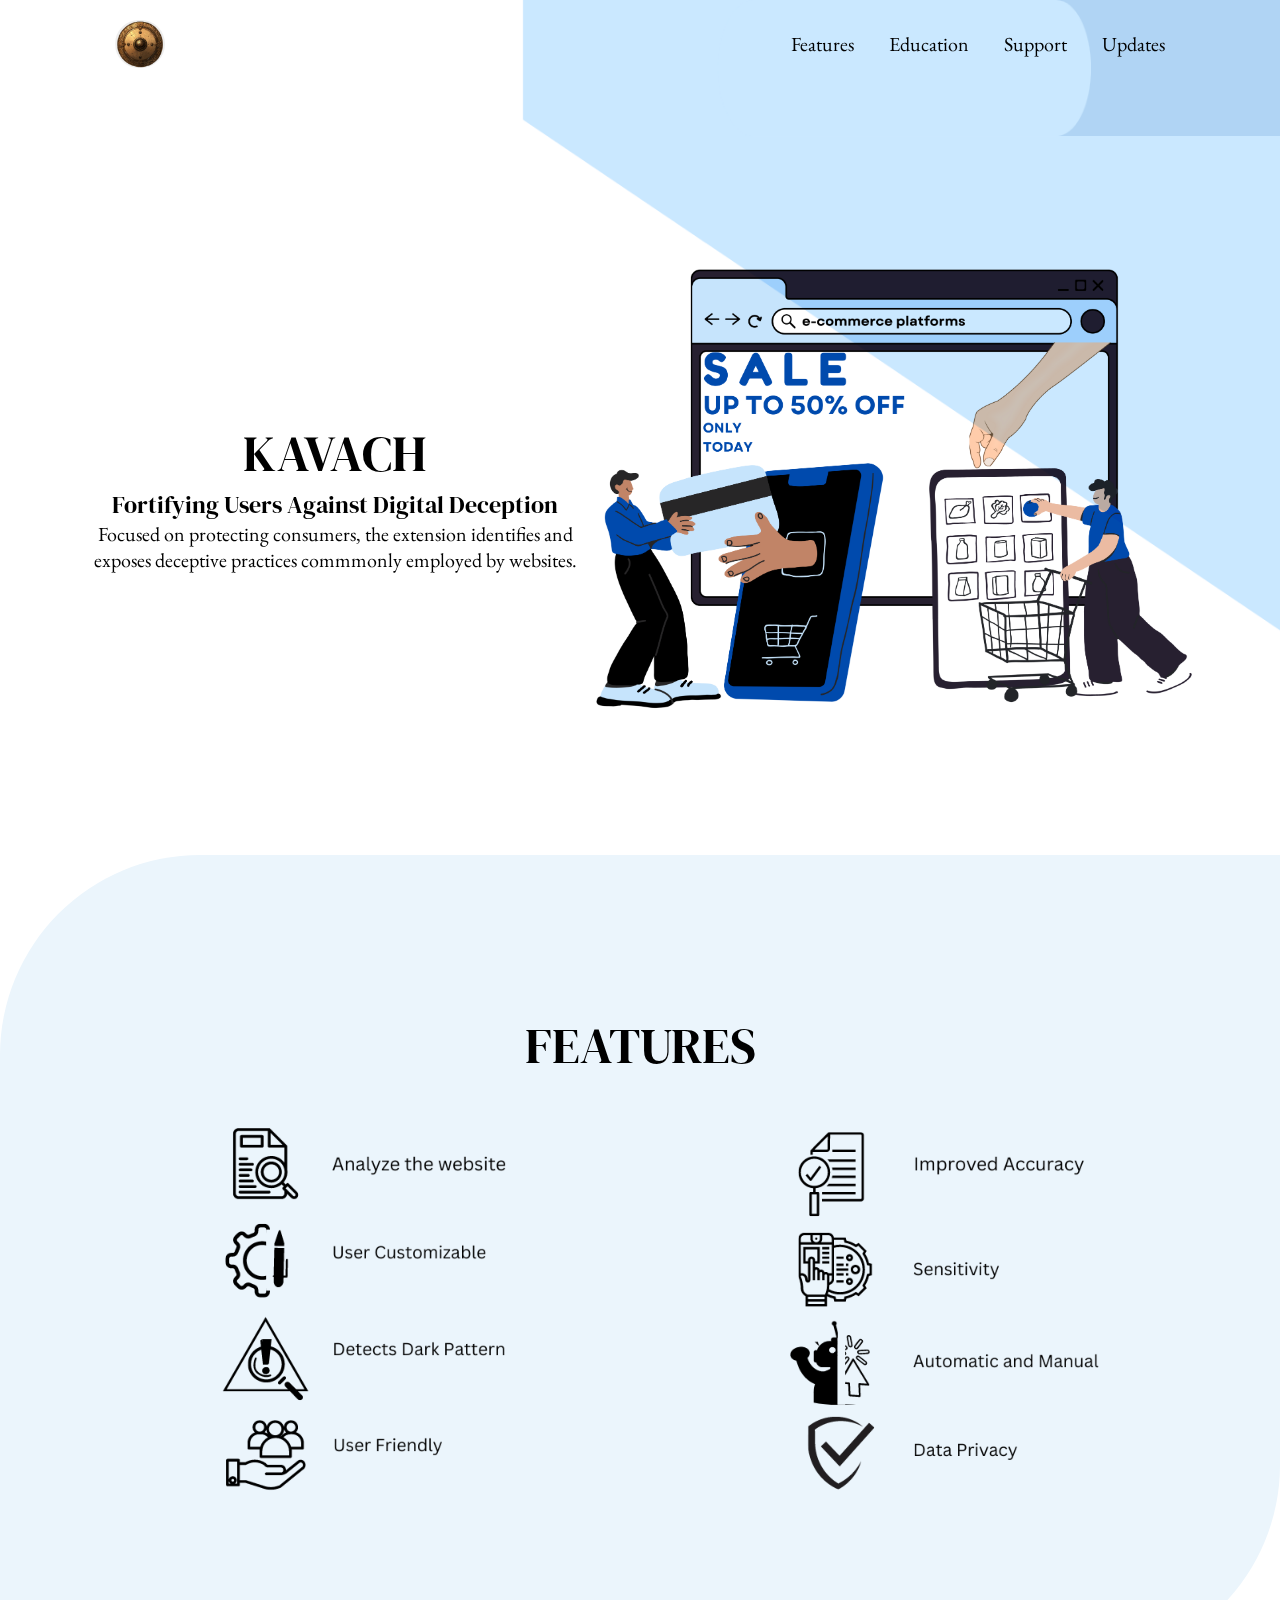
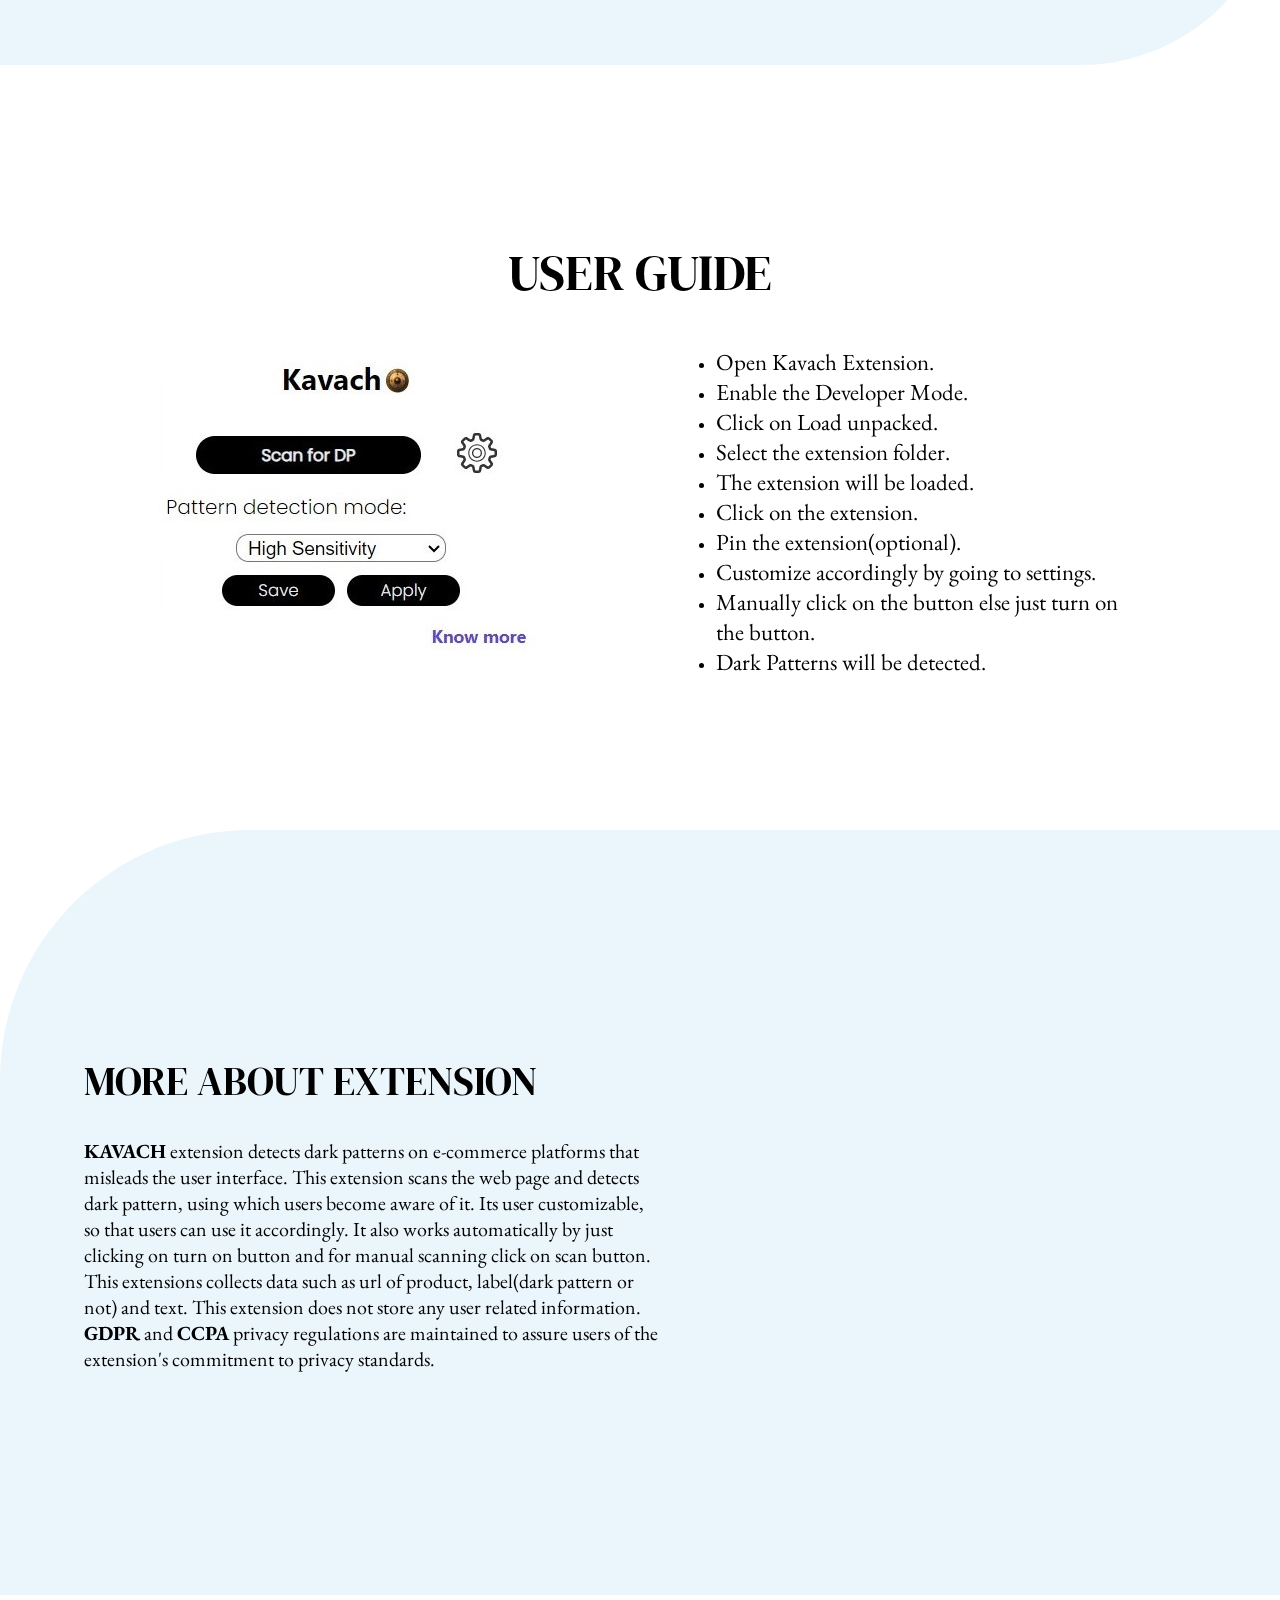
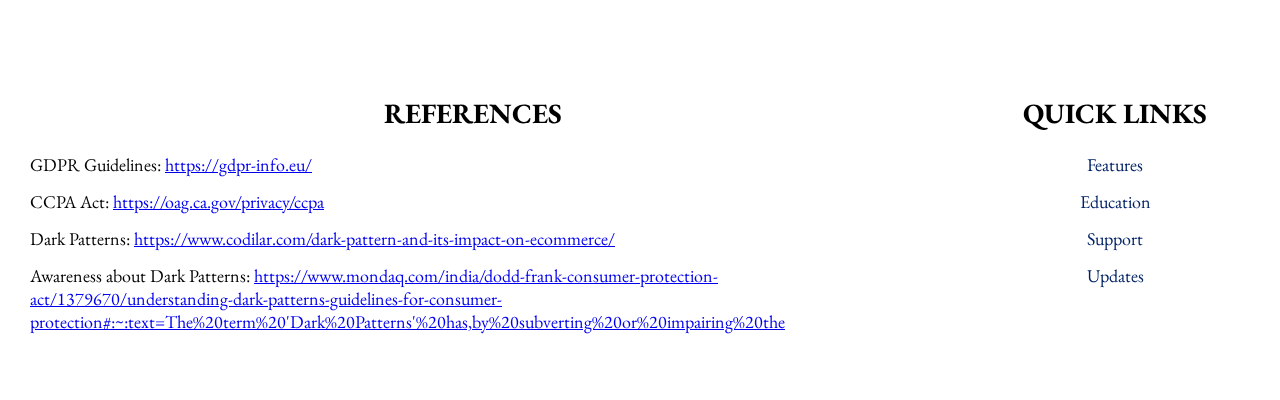
==== index.html @ ec4f8c21 "Website" ====
<!DOCTYPE html>
<html lang="en">
<head>
    <meta charset="UTF-8">
    <meta name="viewport" content="width=device-width, initial-scale=1.0">
    <title>Kavach-Extension</title>
    <link rel="stylesheet" href="index.css">
    <link rel="preconnect" href="https://fonts.googleapis.com">
    <link rel="preconnect" href="https://fonts.gstatic.com" crossorigin>
    <link href="https://fonts.googleapis.com/css2?family=DM+Serif+Display&family=Lora:ital,wght@1,400;1,500&family=Merriweather:ital,wght@0,300;0,400;1,300&family=Montserrat:wght@300;400;500&family=Roboto:wght@100;400&display=swap" rel="stylesheet">
    <link rel="preconnect" href="https://fonts.googleapis.com">
<link rel="preconnect" href="https://fonts.gstatic.com" crossorigin>
<link href="https://fonts.googleapis.com/css2?family=DM+Serif+Display&family=EB+Garamond&family=Lora:ital,wght@1,400;1,500&family=Merriweather:ital,wght@0,300;0,400;1,300&family=Montserrat:wght@300;400;500&family=Roboto:wght@100;400&display=swap" rel="stylesheet">
</head>
<body>
    <div class="main">
            <nav>
                <img src="./img/logo.jpeg" alt="Kavach" class="logo">
                
                <ul>
                    <li><a target="_blank" href="index.html" id="feature">Features</a></li>
                    <li><a target="_blank" href="education.html" id="Education">Education</a></li>
                    <li><a target="_blank" href="support.html" id="support">Support</a></li>
                   <li><a href="" id="update">Updates</a></li>
                </ul>
            </nav>
            <section id="home">
                <img src="./img/DP1.png" id="dp" alt="">
                <div class="content">
                    <div class="box">
                            <span id="h1">KAVACH</span><br>
                            <span>Fortifying Users Against Digital Deception</span>
                            <p class="center">
                            Focused on protecting consumers, 
                                the extension identifies and exposes deceptive practices commmonly employed by websites.</p>
                    </div>
                </div>
            </section>
            <section class="feature">
                <span class="head">FEATURES</span>
                
                <div class="container">
                            
                    <img src="./img/fea1.png" id="fea1img" alt="">
                    <img src="./img/fea2.png" id="fea2img" alt="">
                </div>
        </section>
        
    <section id="user">
        <span class="head">USER GUIDE</span>
        <div class="out">
        <div class="contain">
        <img src="./img/user.jpeg" id="dp1" alt="">
    </div>
        <div class="contain">
            <ul>
                <li><a href="#">Open Kavach Extension.</a></li>
                <li><a href="#">Enable the Developer Mode.</a></li>
                <li><a href="#">Click on Load unpacked.</a></li>
                <li><a href="#">Select the extension folder.</a></li>
                <li><a href="#">The extension will be loaded.</a></li>
                <li><a href="#">Click on the extension.</a></li>
                <li><a href="#">Pin the extension(optional).</a></li>
                <li><a href="#">Customize accordingly by going to settings.</a></li>
                <li><a href="#">Manually click on the button else just turn on the button.</a></li>
                <li><a href="#">Dark Patterns will be detected.</a></li>
            </ul>
        </div>
        </div>
    </section>

    <section id="more">
        <div class="wrapper">
            <div class="box3">
                <span>MORE ABOUT EXTENSION</span>
                <p><b>KAVACH</b> extension detects dark patterns on e-commerce platforms that misleads the user interface. This extension
                    scans the web page and detects dark pattern, using which users become aware of it. Its user customizable, so that users can use 
                    it accordingly. It also works automatically by just clicking on turn on button and for manual scanning click on scan button. This extensions collects data 
                    such as url of product, label(dark pattern or not) and text. This extension does not store any user related information.
                    <b><a target="_blank" href="https://gdpr-info.eu/">GDPR</a></b> and <b><a target="_blank" href="https://oag.ca.gov/privacy/ccpa">CCPA</a></b> privacy regulations are maintained
                     to assure users of the extension's commitment to privacy standards.
                </p>
                    
            </div>
            
            </div>
        </div>
    </section>
    <footer>
        <div class="wrapper-1">
            <div class="footer-center">
                <h3>REFERENCES</h3>
                <p>GDPR Guidelines: <a target="_blank" href="https://gdpr-info.eu/">https://gdpr-info.eu/</a></p>
                <p>CCPA Act: <a target="_blank" href="https://oag.ca.gov/privacy/ccpa">https://oag.ca.gov/privacy/ccpa</a></p>
                <p>Dark Patterns: <a target="_blank" href="https://www.codilar.com/dark-pattern-and-its-impact-on-ecommerce/">https://www.codilar.com/dark-pattern-and-its-impact-on-ecommerce/</a></p>
                <p>Awareness about Dark Patterns: <a target="_blank" href="https://www.mondaq.com/india/dodd-frank-consumer-protection-act/1379670/understanding-dark-patterns-guidelines-for-consumer-protection#:~:text=The%20term%20'Dark%20Patterns'%20has,by%20subverting%20or%20impairing%20the">https://www.mondaq.com/india/dodd-frank-consumer-protection-act/1379670/understanding-dark-patterns-guidelines-for-consumer-protection#:~:text=The%20term%20'Dark%20Patterns'%20has,by%20subverting%20or%20impairing%20the</a></p>
            </div>
            <div class="footer-center1">
                <h3>QUICK LINKS</h3>
                <ul class="list">
                    <li>Features</li>
                    <li>Education</li>
                    <li>Support</li>
                    <li>Updates</li>
                </ul>
            </div>
            
        </div>
        <div class="bottom-bar">
            <p></p>
        </div>
    </footer>
</div>
    
</body>
</html>
---- index.css ----
*{
    margin: 0;
    padding: 0;
    box-sizing: border-box;
    font-family: 'EB Garamond',sans-serif;
}
.main{
    background-color: #ffffff;
}

nav{
    width: 100%;
    position:absolute;
    top:0;
    left: 0;
    padding: 20px 9%;
    border-radius: 0px 0px 100px 0px;
    display: flex;
    justify-content: space-between;
    align-items: center;
   
}
nav ul{
    display: inline-flex;
}
nav ul li{
    list-style: none;
    display: inline-block;
    margin-left: 35px;
    position: relative;
}

nav ul li a{
    text-decoration: none;
    color:#000000;
    font-size: 20px;
}

nav .logo{
    width: 50px;
    border-radius: 50px;
}

#home{
    width: 100%;
    height: 95vh;
    padding: 0 5%;
    display: flex;
    flex-direction: column;
    justify-content: center;
    align-items: center;
    background:url(./img/back2.png);
    background-size: cover;
}
#dp{
    mix-blend-mode: multiply;
    width:650px;
    margin-right: -500px;
    margin-bottom: -120px;
    border-radius: 0px 30px 0px 0px;
}
.content{
    text-align: center;
}

.content .box {
    position: relative;
    width:550px;
    height: 200px;
    padding: 10px;
    color: #002366;
    margin-left: -580px;
    margin-top: -220px;
    
}
.box #h1{
    font-size: 50px;
    color: #000000;
    font-family:'DM Serif Display', sans-serif;
}
.box span{
    font-size: 24px;
    color: #000000;
    padding:0px 0px 10px 0px;
    font-family:'DM Serif Display', sans-serif;
}
.box p{
    font-size: 20px;
    color: #000000;
    font-weight: 100;
    
}

.feature{
    width: 100%;
    height:90vh;
    padding: 0 5%;
    display: flex;
    flex-direction: column;
    justify-content: center;
    align-items: center;
    border-radius: 200px 0px 200px 0px;
    background-color: #ebf5fc;
}
.feature .head{
    font-size: 50px;
    margin-top: -380px;
    padding: 20px 20px 20px 20px;
    color: #000000;
    font-family:'DM Serif Display', sans-serif;
}
.contain1 h3{
    font-size: 40px;
    color: #000000;
    font-family:'Roboto', sans-serif;
}
.contain1 p{
    font-size: 23px;
    
}
.container{
    text-align: center;
    display: inline-flex;
    gap:180px;
    
}
.container .box1{
    margin-left: -380px;
    width: 300px;
    height: 350px;
    margin-bottom: -350px;
}

#fea1img{
    position: relative;
    width:400px;
    margin-left: -400px;
    margin-bottom: -350px;
    border-radius: 23px;
    mix-blend-mode: multiply;
} 
#fea2img{
    position: relative;
    width:400px;
    margin-right: -400px;
    margin-bottom: -350px;
    border-radius: 23px;
    mix-blend-mode: multiply;
} 
#user{
    width: 100%;
    height: 85vh;
    padding: 0 5%;
    display: flex;
    flex-direction: column;
    justify-content: center;
    align-items: center;
    border-radius: 0px 250px 0px 250px;
    background-color: white;
}
#user .head{
    font-size: 50px;
    margin-top: 20px;
    padding: 0px 0px 40px 0px;
    color: #000000;
    font-family:'DM Serif Display', sans-serif;
}
.conatin #dp1{
    width:500px;
    margin-right: -500px;
    margin-bottom: -120px;
    border: 1px solid black;
}
.out{
    display: flex;
    gap: 180px;
}

#user li a{
    font-size: 23px;
    text-decoration: none;
    color: #000000;
    margin-right: -100px;
}
#more{
    width: 100%;
    height: 85vh;
    padding: 0 5%;
    display: flex;
    flex-direction: column;
    justify-content: center;
    align-items: center;
    border-radius: 250px 0px 0px 0px;
    background-color: #ebf5fc;
}
#more span{
    font-size: 40px;
    color: #000000;
    padding:0px 0px 10px 0px;
    font-family:'DM Serif Display', sans-serif;
}
.wrapper{
    display: flex;
    height: 88%;
    align-items: center;
}

.box3 p{
    padding:30px 0px 0px 0px;
    color: #000000;
    font-size: 20px;
}
.box3{
    margin-left: 20px;
    flex-basis: 50%;
}
.box3 a{
    text-decoration: none;
    color: #000000;
}

footer{
    width: 100%;
    height: 45vh;
    padding: 0 5%;
    display: flex;
    flex-direction: column;
    justify-content: center;
    align-items: center;
    padding-top: 10px;
}
.wrapper-1{
    width:1140px;
    margin: auto;
    display: flex;
    justify-content: center;
    gap: 150px;
}
.footer-center{
    width: 800px;
    text-align: center;
}
.footer-center h3{
    padding-top:30px ;
    font-size: 28px;
    margin-bottom: 15px;
    color: #000000;
}
.footer-center p{
    color: #000000;
    font-size: 18px;
    margin-left:-50px;
    padding: 7px;
    text-align: left;
    
}
.footer-center1 h3{
    padding-top:30px ;
    font-size: 28px;
    margin-bottom: 15px;
    color: #000000;
}
.footer-center1 p{
    color: #000000;
    font-size: 18px;
    width: 190px;
    margin: auto;
    padding: 7px;
    background-color: aquamarine;
}
.footer-center ul{
    text-align: center;
}
.list{
    padding: 0;
}
.list li{
    width: auto;
    text-align: center;
    list-style-type: none;
    padding: 7px;
    position: relative;
    font-size: 18px;
    color: #002366;
}
.list li::before{
    content: '';
    position: absolute;
    transform: translate(-50%,-50%);
    left: 50%;
    top: 100%;
    width: 0;
    height: 2px;
    background: #1034a6;
    transition-duration: 0.5s;
}
.list li:hover::before{
    width: 70px;
}
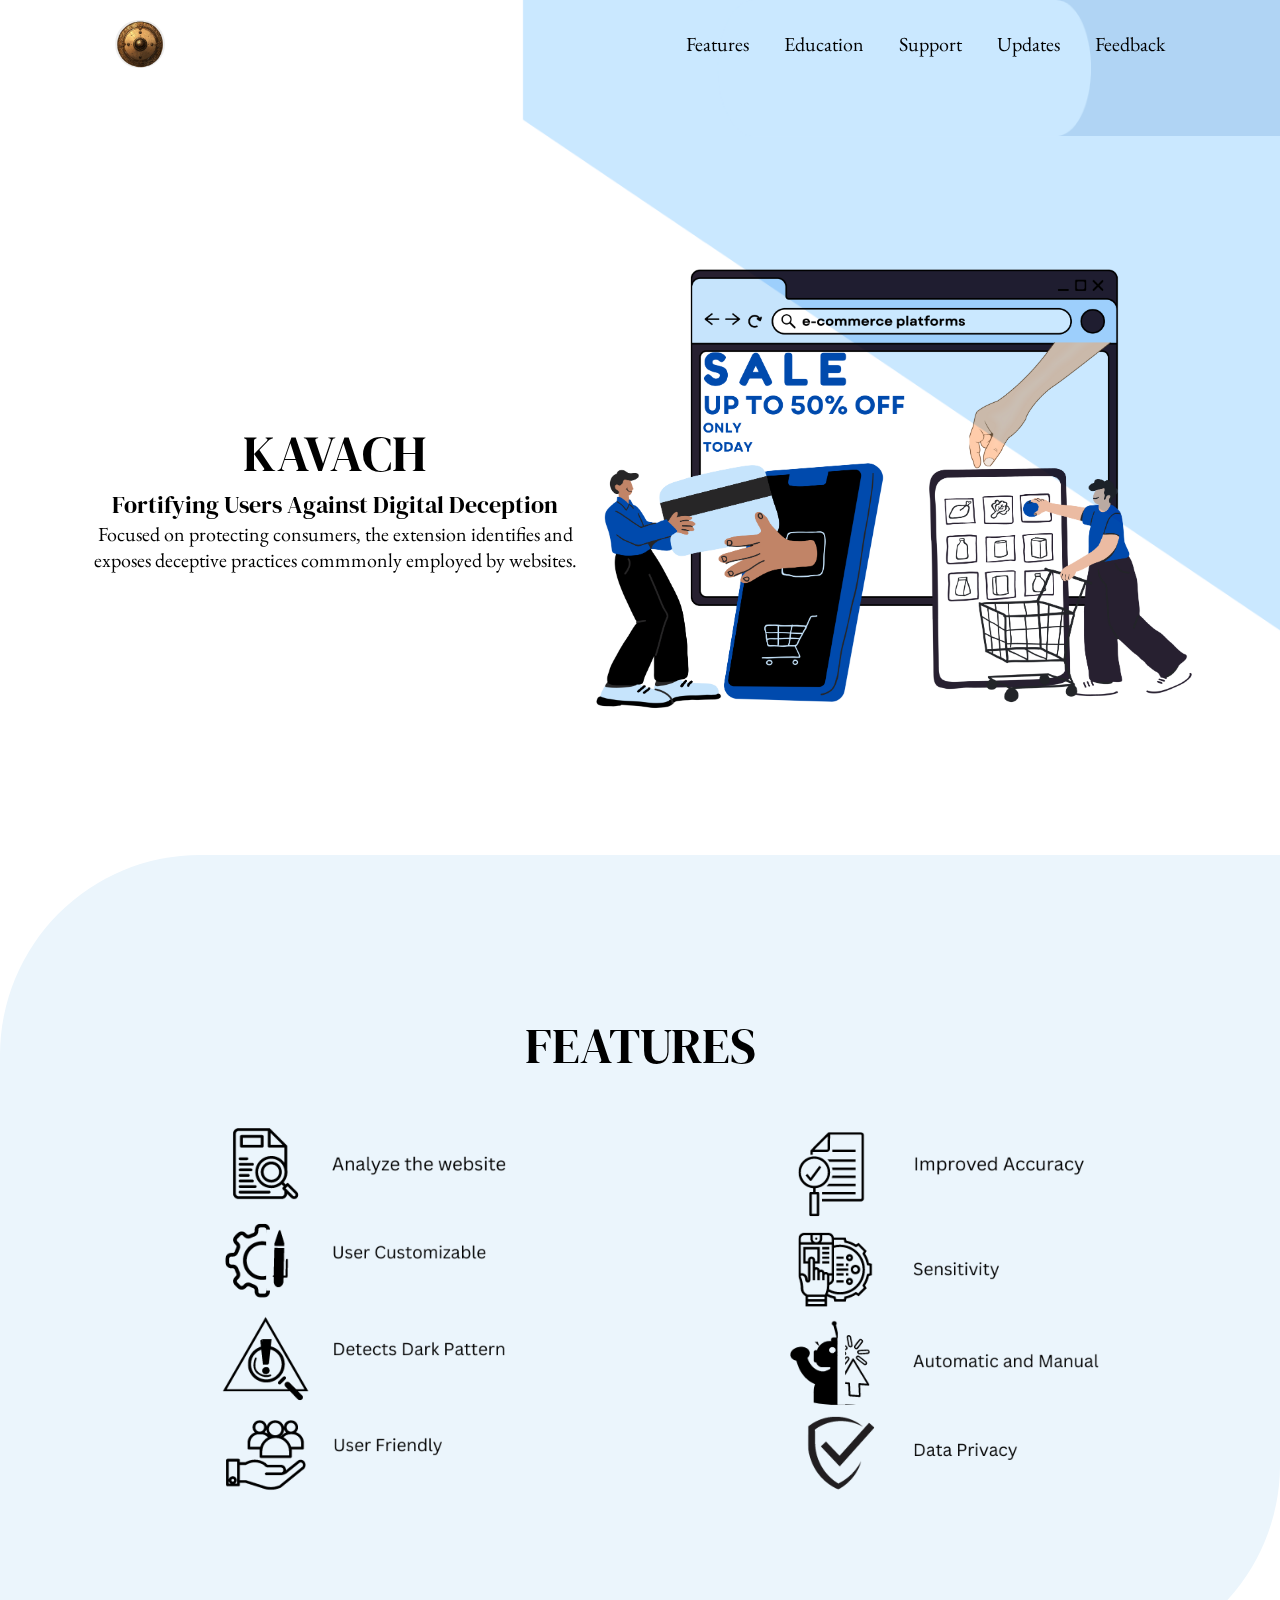
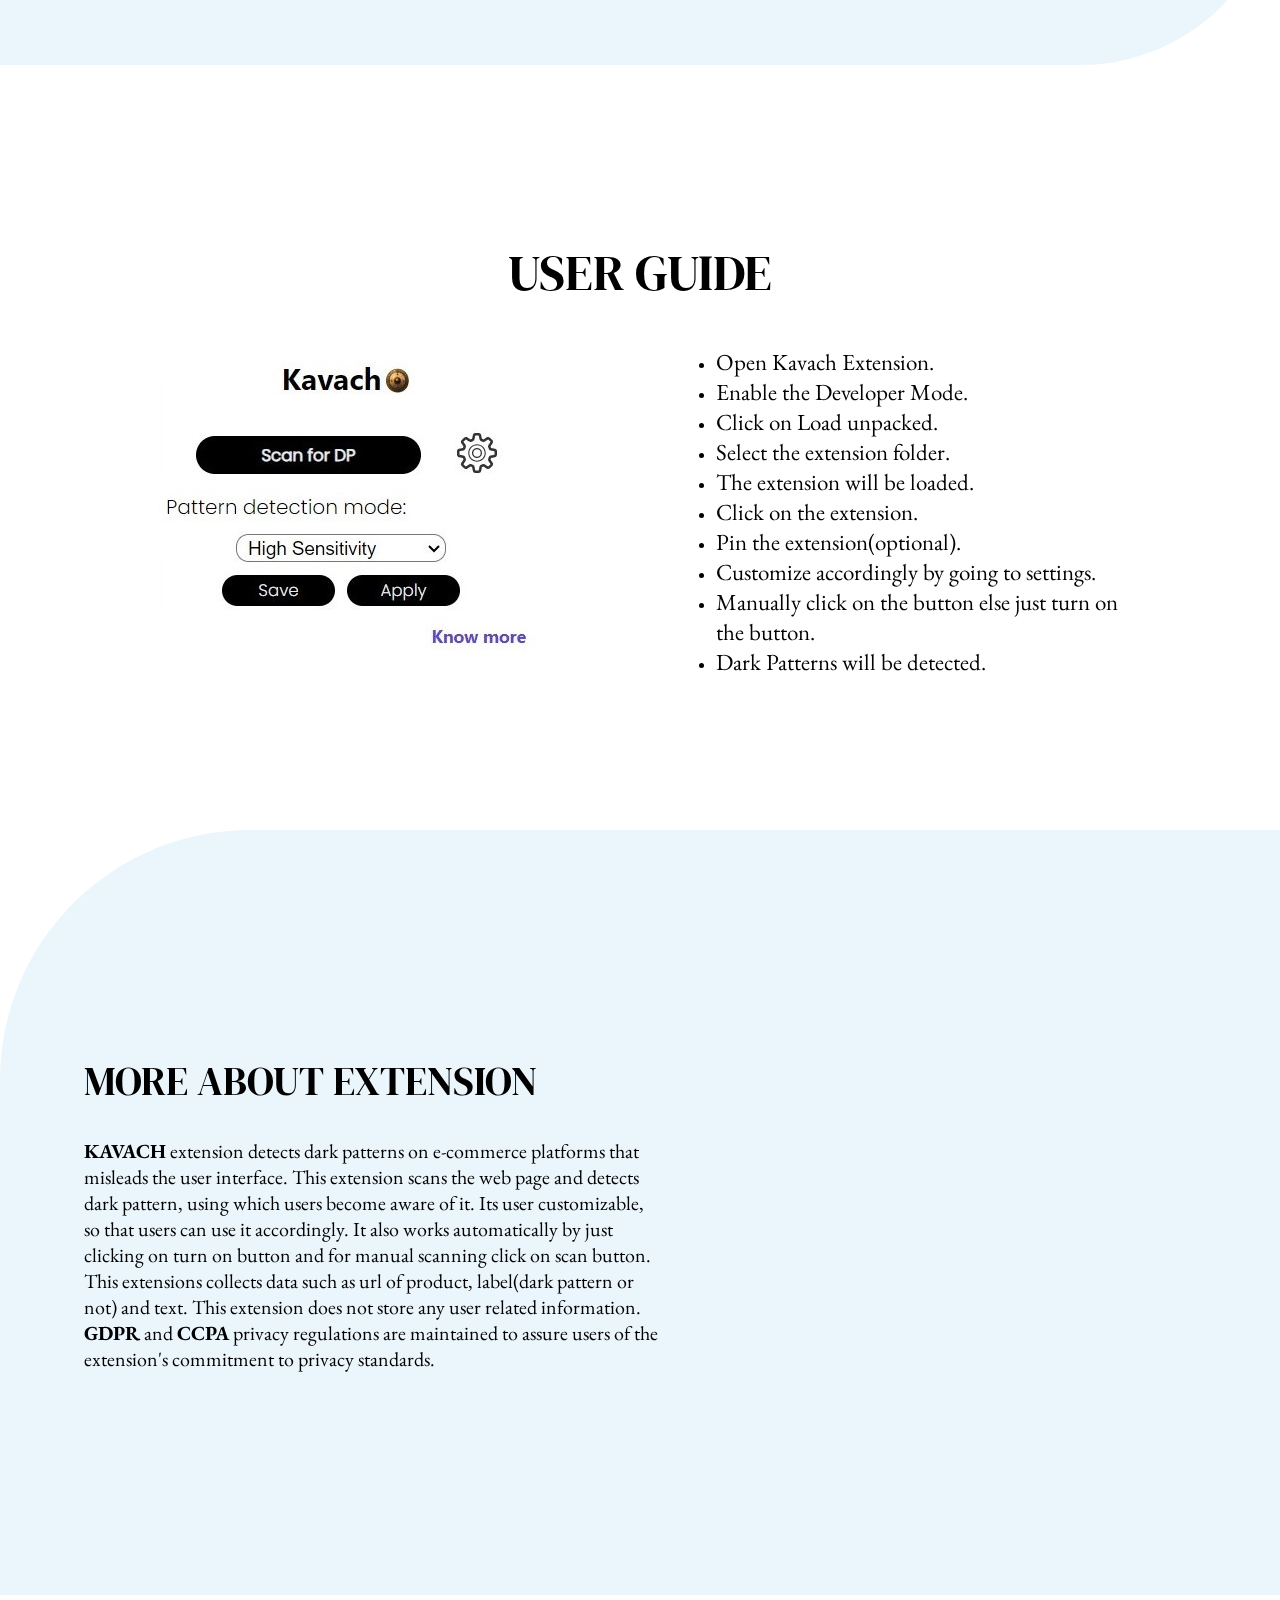
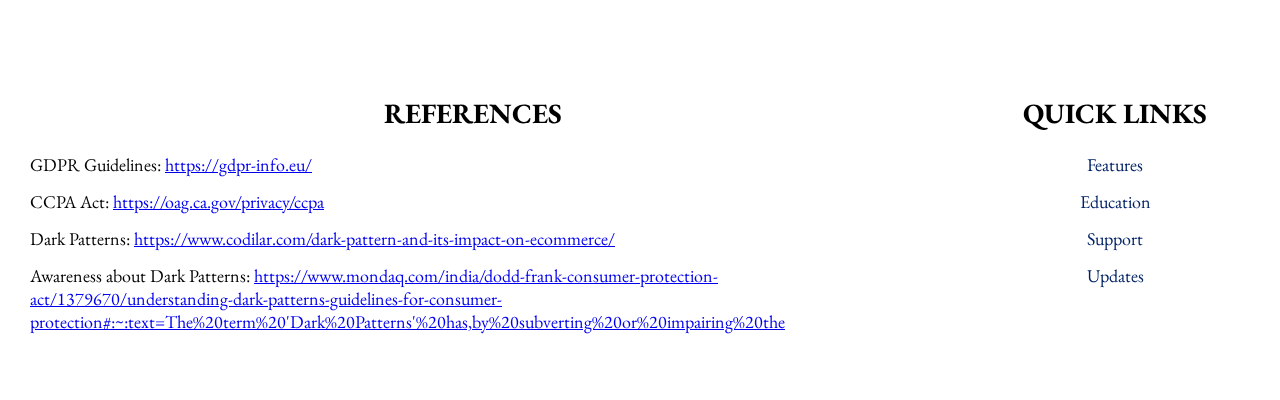
==== commit e1f1e9da: "updated" ====
--- a/index.html
+++ b/index.html
@@ -22,6 +22,7 @@
                     <li><a target="_blank" href="education.html" id="Education">Education</a></li>
                     <li><a target="_blank" href="support.html" id="support">Support</a></li>
                    <li><a href="" id="update">Updates</a></li>
+                   <li><a target="_blank" href="feedback.html" id="feedback">Feedback</a></li>
                 </ul>
             </nav>
             <section id="home">
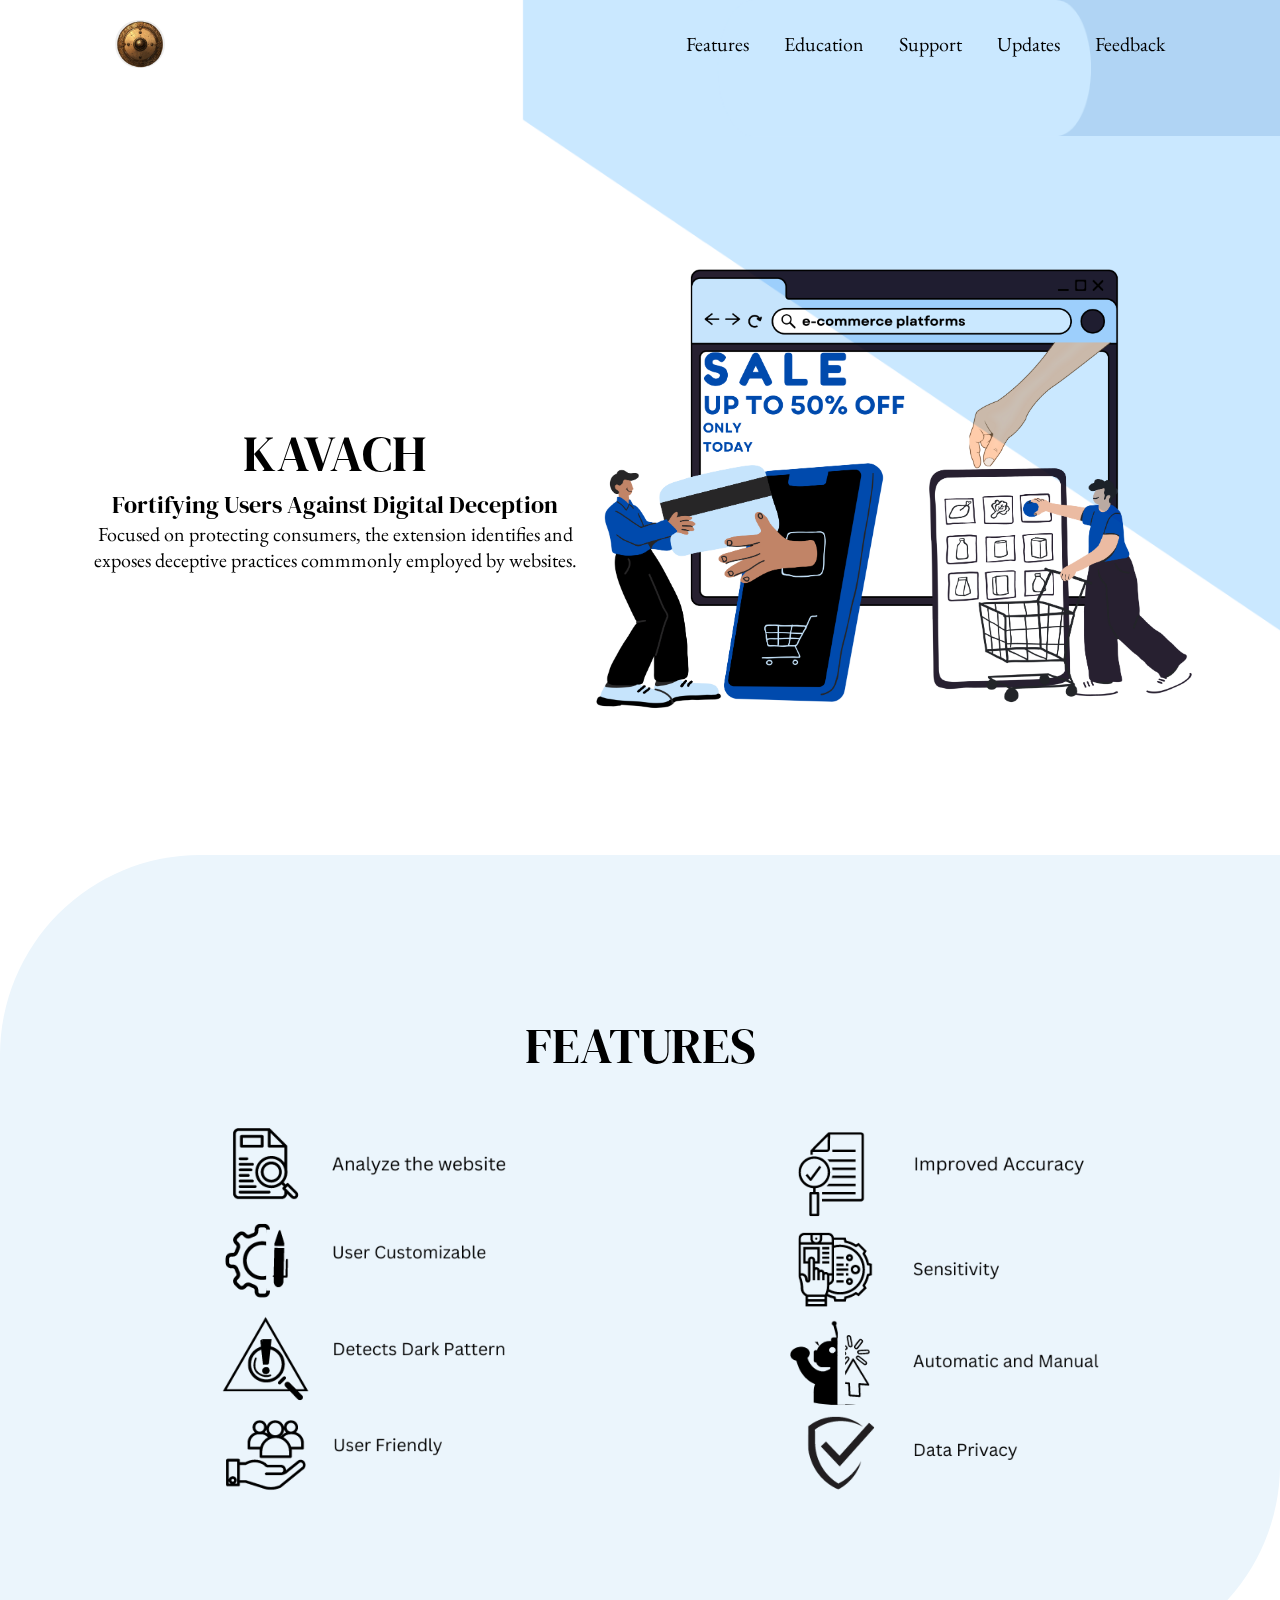
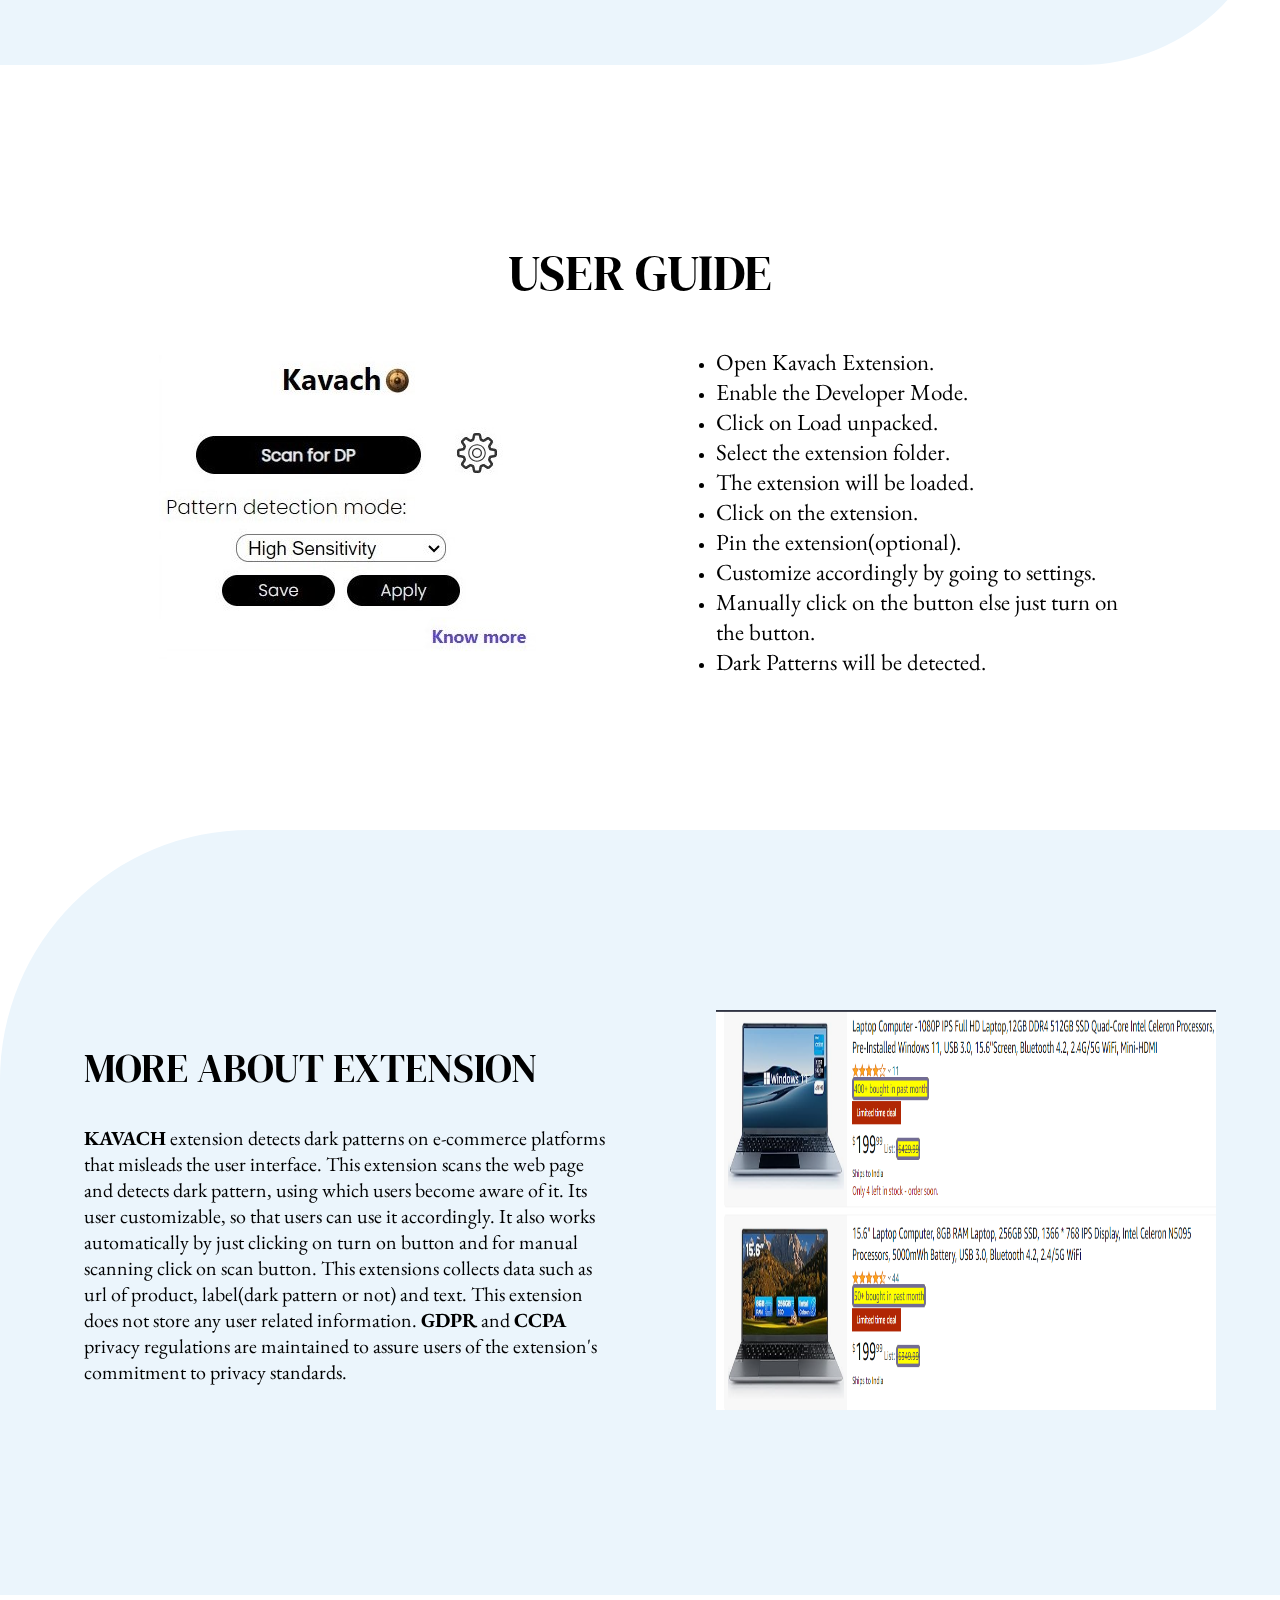
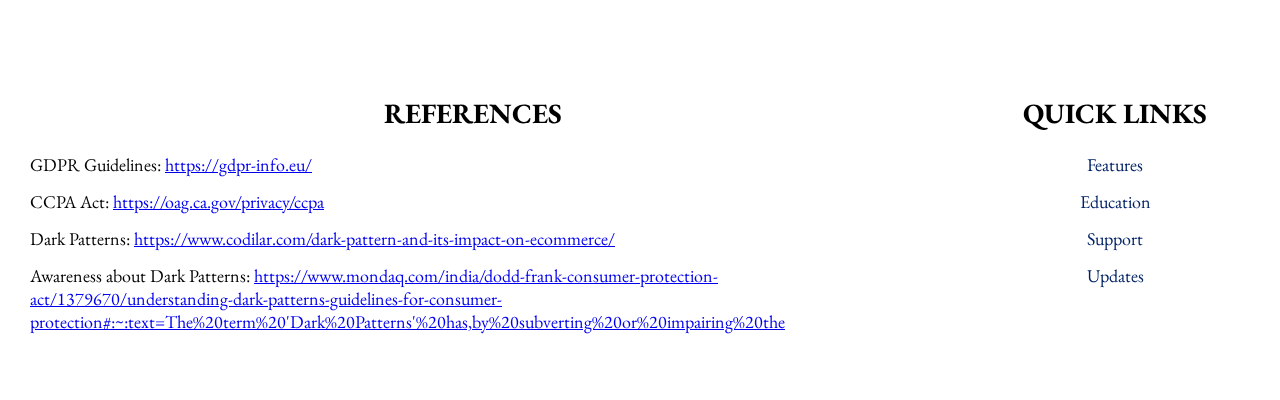
==== commit c01cffd2: "Changes" ====
--- a/index.html
+++ b/index.html
@@ -18,11 +18,11 @@
                 <img src="./img/logo.jpeg" alt="Kavach" class="logo">
                 
                 <ul>
-                    <li><a target="_blank" href="index.html" id="feature">Features</a></li>
-                    <li><a target="_blank" href="education.html" id="Education">Education</a></li>
-                    <li><a target="_blank" href="support.html" id="support">Support</a></li>
+                    <li><a href="index.html" id="feature">Features</a></li>
+                    <li><a href="education.html" id="Education">Education</a></li>
+                    <li><a href="support.html" id="support">Support</a></li>
                    <li><a href="" id="update">Updates</a></li>
-                   <li><a target="_blank" href="feedback.html" id="feedback">Feedback</a></li>
+                   <li><a href="feedback.html" id="feedback">Feedback</a></li>
                 </ul>
             </nav>
             <section id="home">
@@ -81,8 +81,11 @@
                     <b><a target="_blank" href="https://gdpr-info.eu/">GDPR</a></b> and <b><a target="_blank" href="https://oag.ca.gov/privacy/ccpa">CCPA</a></b> privacy regulations are maintained
                      to assure users of the extension's commitment to privacy standards.
                 </p>
-                    
             </div>
+            <div class="box3-1">
+                <img src="./img/dark.png" alt="">
+            </div>       
+            
             
             </div>
         </div>
--- a/index.css
+++ b/index.css
@@ -203,6 +203,7 @@
     display: flex;
     height: 88%;
     align-items: center;
+    gap: 100px;
 }
 
 .box3 p{
@@ -213,6 +214,10 @@
 .box3{
     margin-left: 20px;
     flex-basis: 50%;
+}
+.box3-1 img{
+    width: 500px;
+    height: 400px;
 }
 .box3 a{
     text-decoration: none;
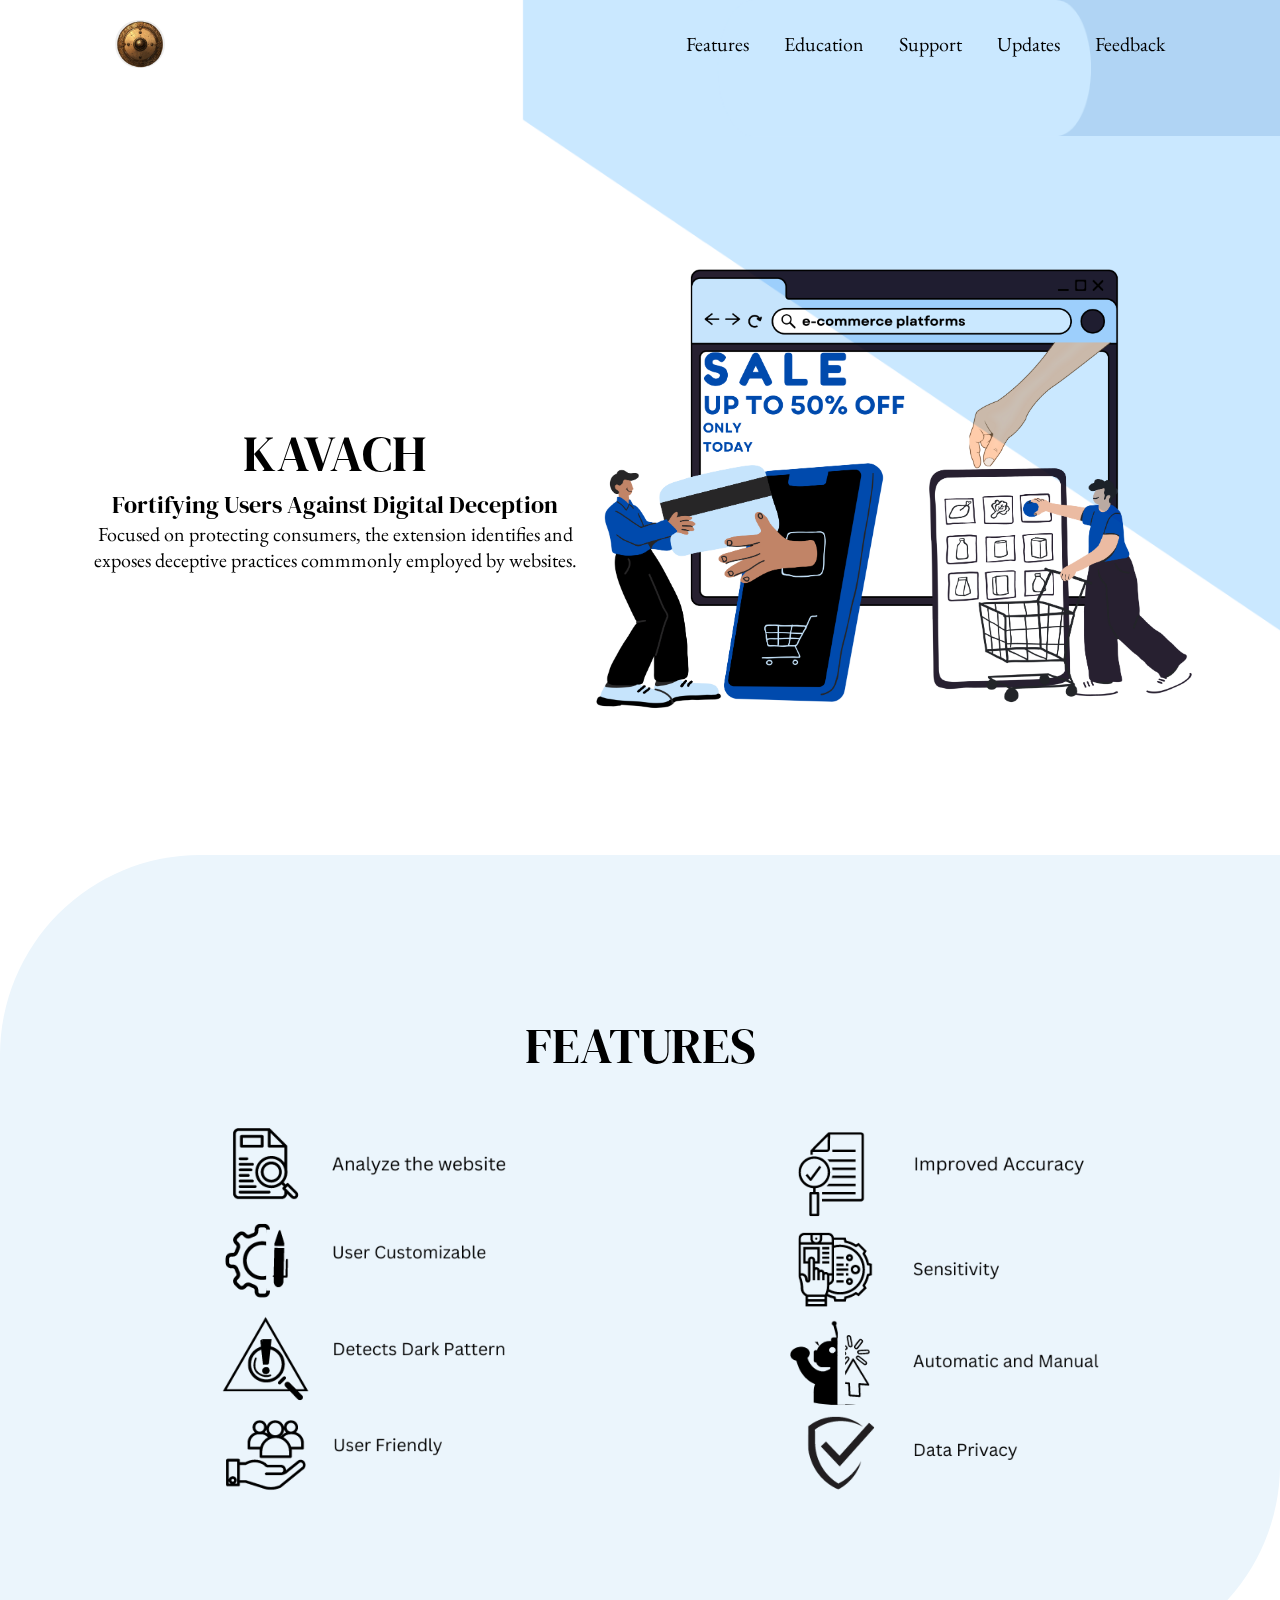
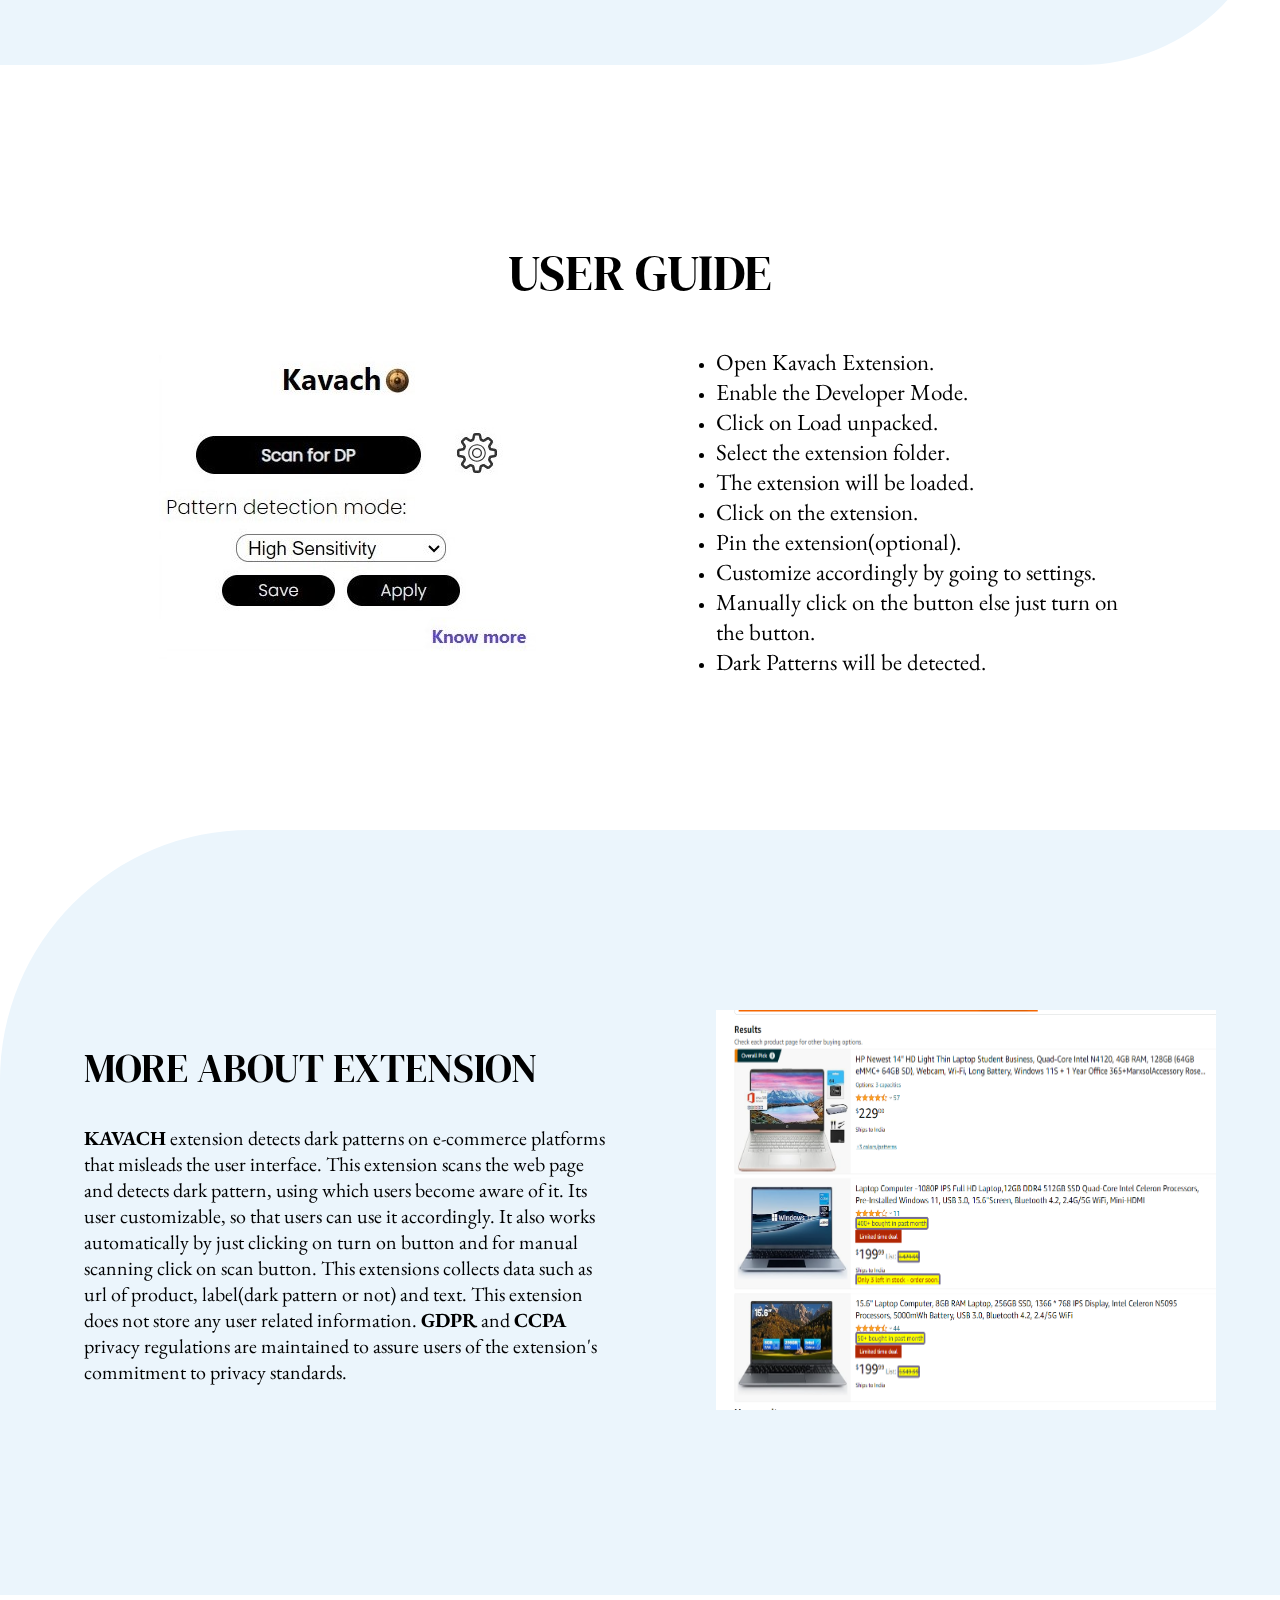
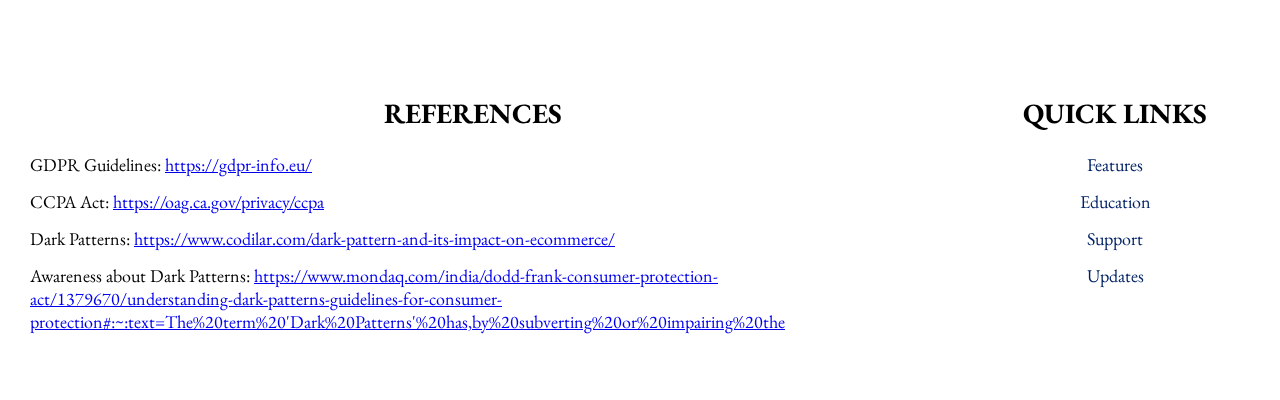
==== commit e1c5dc8d: "image updation" ====
--- a/index.html
+++ b/index.html
@@ -83,7 +83,7 @@
                 </p>
             </div>
             <div class="box3-1">
-                <img src="./img/dark.png" alt="">
+                <img src="./img/3.png" alt="">
             </div>       
             
             
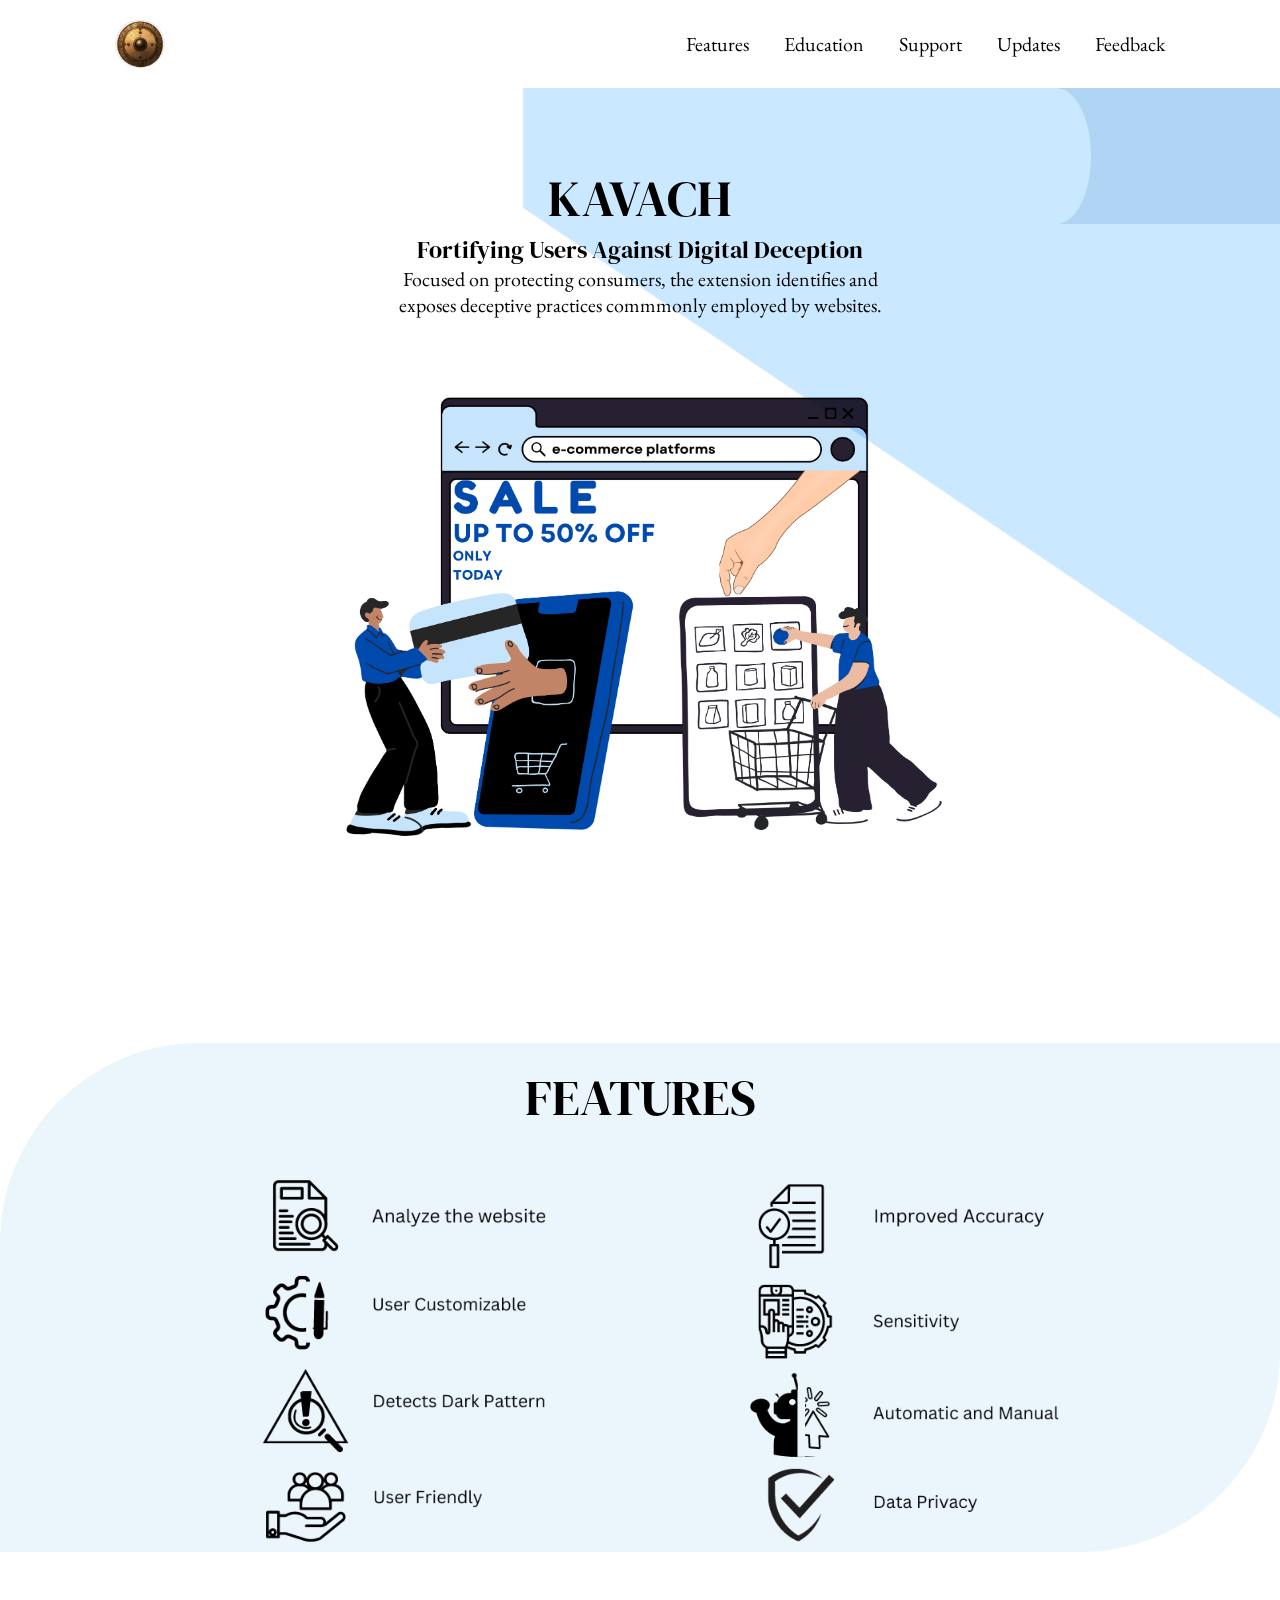
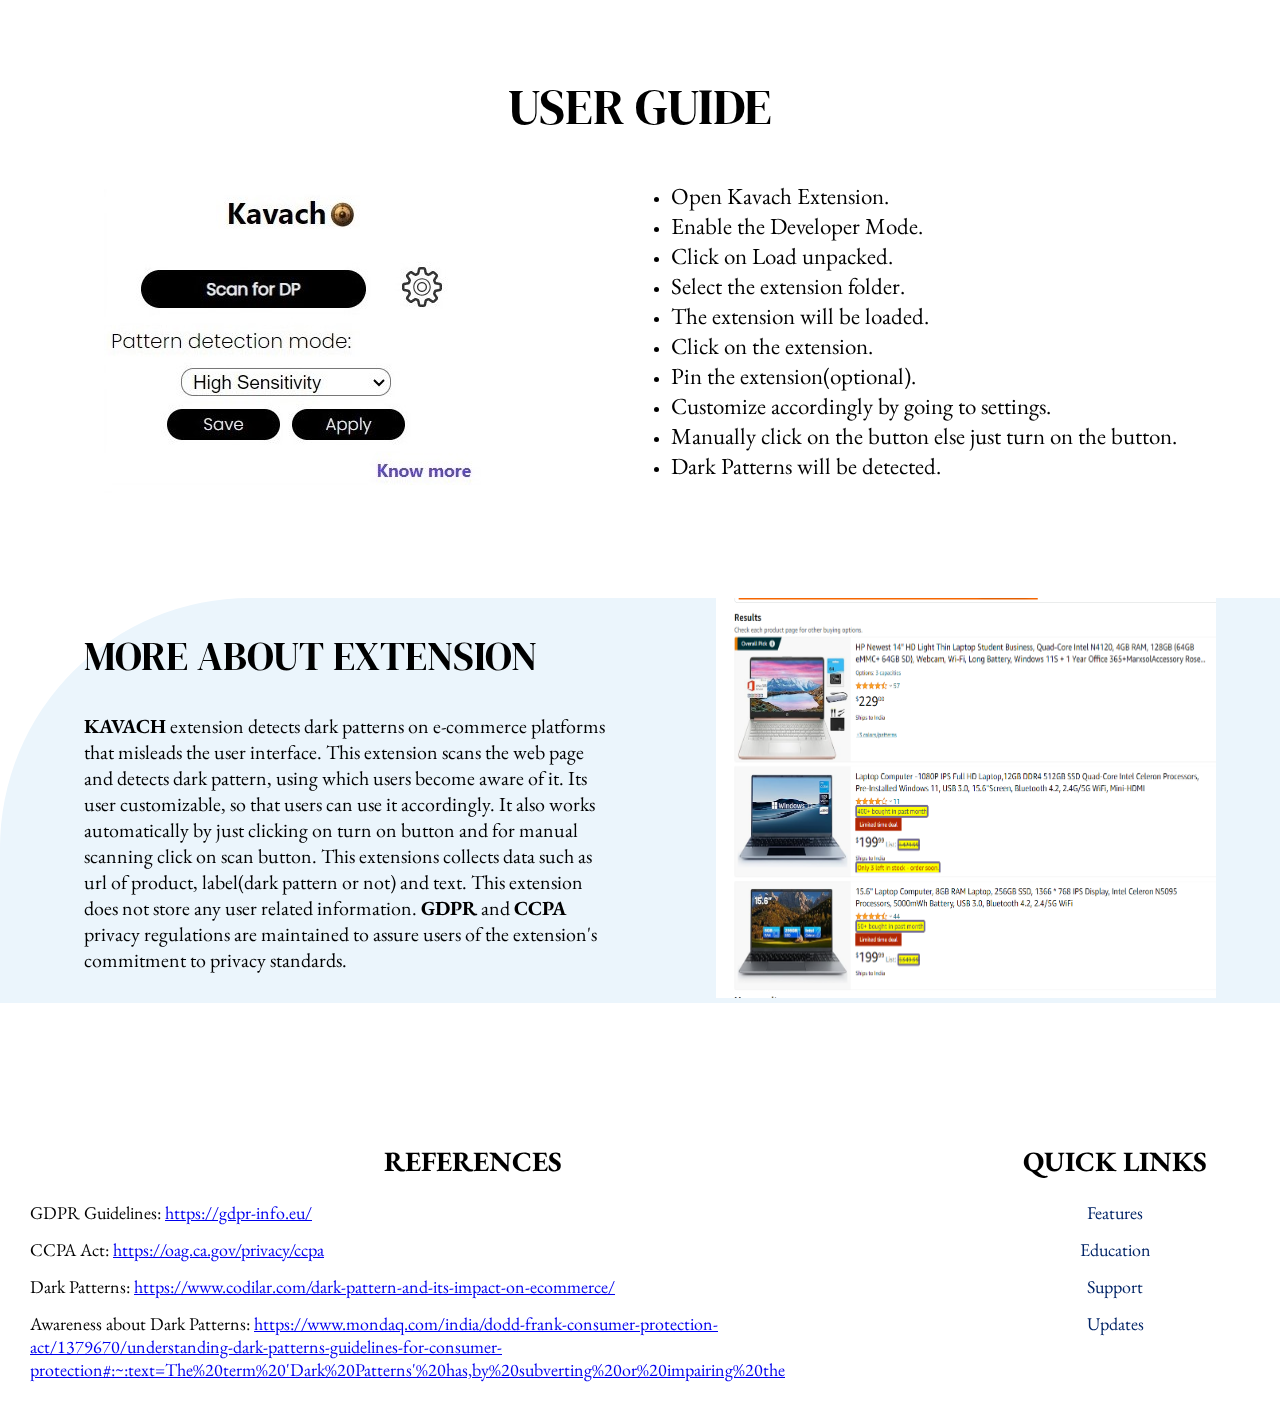
==== commit 1298e836: "Responsiveness added" ====
--- a/index.html
+++ b/index.html
@@ -26,16 +26,16 @@
                 </ul>
             </nav>
             <section id="home">
-                <img src="./img/DP1.png" id="dp" alt="">
                 <div class="content">
                     <div class="box">
-                            <span id="h1">KAVACH</span><br>
-                            <span>Fortifying Users Against Digital Deception</span>
-                            <p class="center">
+                        <span id="h1">KAVACH</span><br>
+                        <span>Fortifying Users Against Digital Deception</span>
+                        <p class="center">
                             Focused on protecting consumers, 
-                                the extension identifies and exposes deceptive practices commmonly employed by websites.</p>
+                            the extension identifies and exposes deceptive practices commmonly employed by websites.</p>
                     </div>
                 </div>
+                <img src="./img/DP1.png" id="dp" alt="">
             </section>
             <section class="feature">
                 <span class="head">FEATURES</span>
--- a/index.css
+++ b/index.css
@@ -1,6 +1,6 @@
 *{
     margin: 0;
-    padding: 0;
+    /* padding: 0; */
     box-sizing: border-box;
     font-family: 'EB Garamond',sans-serif;
 }
@@ -8,9 +8,13 @@
     background-color: #ffffff;
 }
 
+section{
+    height: 100%;
+    margin-bottom: 100px;
+}
 nav{
     width: 100%;
-    position:absolute;
+    /* position:absolute; */
     top:0;
     left: 0;
     padding: 20px 9%;
@@ -46,6 +50,7 @@
     height: 95vh;
     padding: 0 5%;
     display: flex;
+    flex-wrap: wrap;
     flex-direction: column;
     justify-content: center;
     align-items: center;
@@ -55,8 +60,8 @@
 #dp{
     mix-blend-mode: multiply;
     width:650px;
-    margin-right: -500px;
-    margin-bottom: -120px;
+    /* margin-right: -500px; */
+    /* margin-bottom: -120px; */
     border-radius: 0px 30px 0px 0px;
 }
 .content{
@@ -64,13 +69,13 @@
 }
 
 .content .box {
-    position: relative;
-    width:550px;
+    /* position: relative; */
+    max-width:550px;
     height: 200px;
     padding: 10px;
     color: #002366;
-    margin-left: -580px;
-    margin-top: -220px;
+    /* margin-left: -580px;
+    margin-top: -220px; */
     
 }
 .box #h1{
@@ -93,7 +98,7 @@
 
 .feature{
     width: 100%;
-    height:90vh;
+    /* height:90vh; */
     padding: 0 5%;
     display: flex;
     flex-direction: column;
@@ -104,7 +109,7 @@
 }
 .feature .head{
     font-size: 50px;
-    margin-top: -380px;
+    /* margin-top: -380px; */
     padding: 20px 20px 20px 20px;
     color: #000000;
     font-family:'DM Serif Display', sans-serif;
@@ -121,35 +126,31 @@
 .container{
     text-align: center;
     display: inline-flex;
-    gap:180px;
+    gap:100px;
     
 }
 .container .box1{
-    margin-left: -380px;
+    /* margin-left: -380px; */
     width: 300px;
     height: 350px;
-    margin-bottom: -350px;
+    /* margin-bottom: -350px; */
 }
 
 #fea1img{
-    position: relative;
+    /* position: relative; */
     width:400px;
-    margin-left: -400px;
-    margin-bottom: -350px;
     border-radius: 23px;
     mix-blend-mode: multiply;
 } 
 #fea2img{
-    position: relative;
+    /* position: relative; */
     width:400px;
-    margin-right: -400px;
-    margin-bottom: -350px;
     border-radius: 23px;
     mix-blend-mode: multiply;
 } 
 #user{
     width: 100%;
-    height: 85vh;
+    /* height: 85vh; */
     padding: 0 5%;
     display: flex;
     flex-direction: column;
@@ -165,26 +166,23 @@
     color: #000000;
     font-family:'DM Serif Display', sans-serif;
 }
-.conatin #dp1{
-    width:500px;
-    margin-right: -500px;
-    margin-bottom: -120px;
-    border: 1px solid black;
+.contain{
+    /* padding: 20px;    */
 }
 .out{
     display: flex;
-    gap: 180px;
+    gap: 150px;
 }
 
 #user li a{
     font-size: 23px;
     text-decoration: none;
     color: #000000;
-    margin-right: -100px;
+    /* margin-right: -100px; */
 }
 #more{
     width: 100%;
-    height: 85vh;
+    /* height: 85vh; */
     padding: 0 5%;
     display: flex;
     flex-direction: column;
@@ -226,8 +224,8 @@
 
 footer{
     width: 100%;
-    height: 45vh;
-    padding: 0 5%;
+    /* height: 45vh; */
+    padding: 20px 5%;
     display: flex;
     flex-direction: column;
     justify-content: center;
@@ -235,7 +233,7 @@
     padding-top: 10px;
 }
 .wrapper-1{
-    width:1140px;
+    /* width:1140px; */
     margin: auto;
     display: flex;
     justify-content: center;
@@ -264,6 +262,7 @@
     font-size: 28px;
     margin-bottom: 15px;
     color: #000000;
+    text-align: center;
 }
 .footer-center1 p{
     color: #000000;
@@ -290,7 +289,7 @@
 }
 .list li::before{
     content: '';
-    position: absolute;
+    /* position: absolute; */
     transform: translate(-50%,-50%);
     left: 50%;
     top: 100%;
@@ -302,3 +301,43 @@
 .list li:hover::before{
     width: 70px;
 }
+
+@media screen and (max-width: 800px){
+    #dp{
+        display: none;
+    }
+    nav > ul{
+        overflow: scroll;
+    }
+    .feature{
+        display: flex;
+        height: fit-content;
+
+    }
+    /* #fea1img, #fea2img{
+       
+    } */
+
+    .container{
+        gap:20px;
+        flex-direction: column;
+    }
+    .out{
+        height: fit-content;
+        flex-direction: column;
+        gap: 30px;
+    }
+
+    .wrapper{
+        flex-direction: column;
+        gap: 20px;
+    }
+
+    .box3-1 img {
+        height: 250px;
+        width: auto;
+    }
+     .footer-center{
+        display: none;
+    }
+}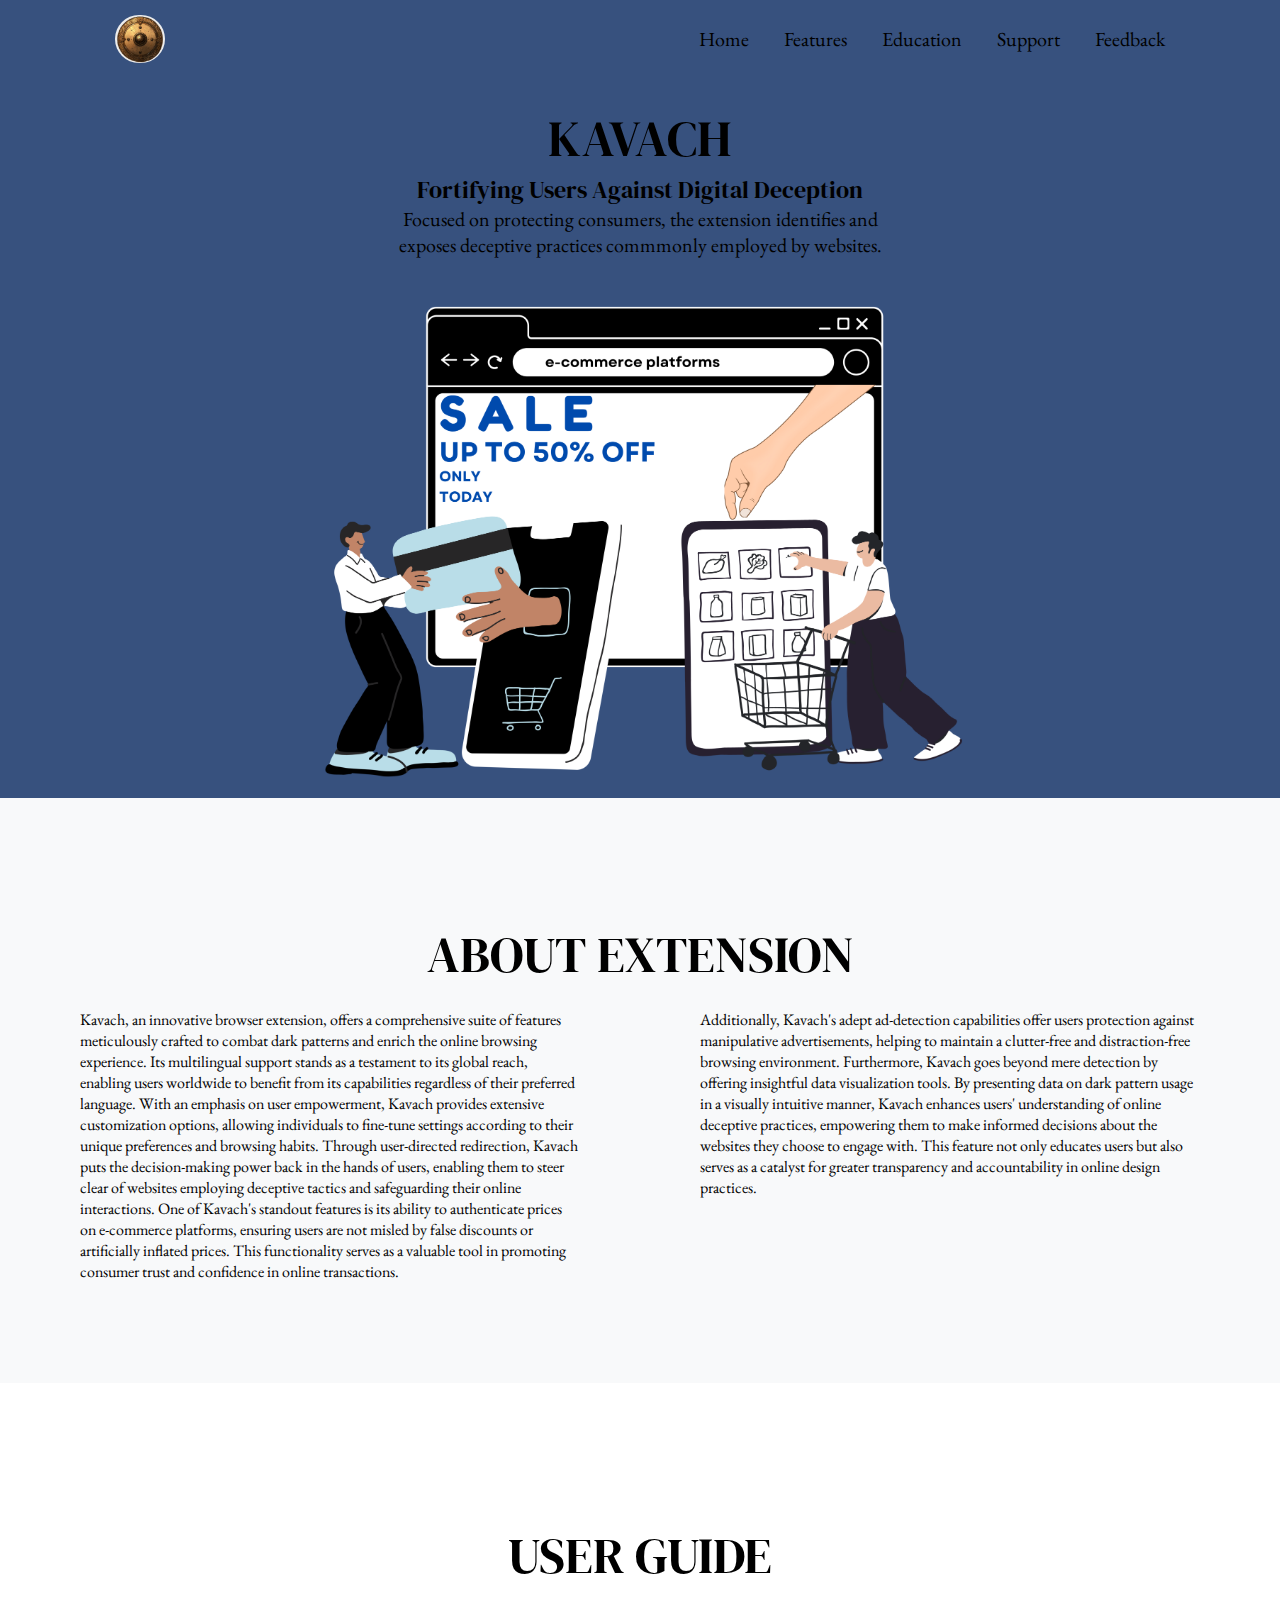
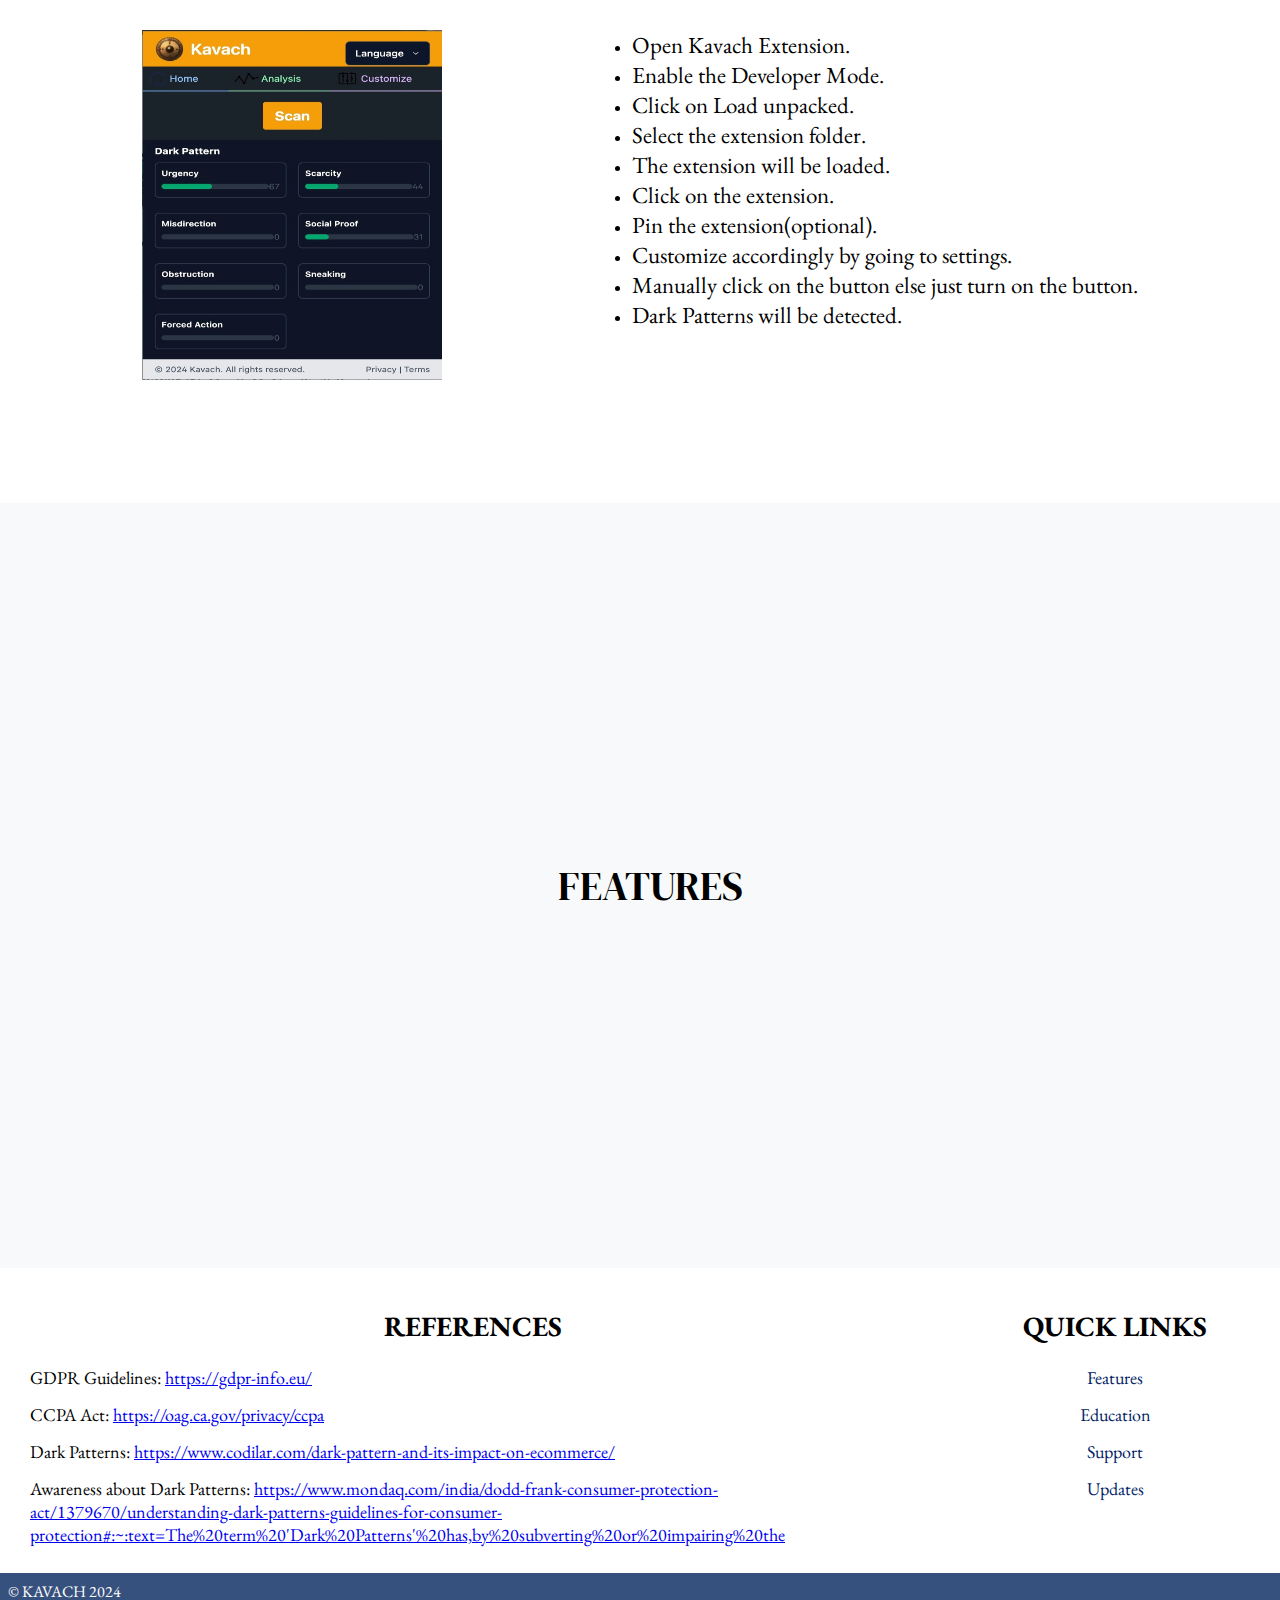
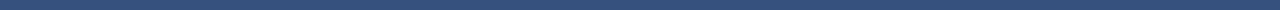
==== commit 4631da0c: "FAQs updated" ====
--- a/index.html
+++ b/index.html
@@ -18,10 +18,11 @@
                 <img src="./img/logo.jpeg" alt="Kavach" class="logo">
                 
                 <ul>
-                    <li><a href="index.html" id="feature">Features</a></li>
+                    <li><a href="index.html" id="hm">Home</a></li>
+                    <li><a href="feature.html" id="feature">Features</a></li>
                     <li><a href="education.html" id="Education">Education</a></li>
                     <li><a href="support.html" id="support">Support</a></li>
-                   <li><a href="" id="update">Updates</a></li>
+                  
                    <li><a href="feedback.html" id="feedback">Feedback</a></li>
                 </ul>
             </nav>
@@ -35,15 +36,22 @@
                             the extension identifies and exposes deceptive practices commmonly employed by websites.</p>
                     </div>
                 </div>
-                <img src="./img/DP1.png" id="dp" alt="">
+                <img src="./img/DP7.png" id="dp" alt="">
             </section>
             <section class="feature">
-                <span class="head">FEATURES</span>
+                <span class="head">ABOUT EXTENSION</span>
                 
                 <div class="container">
-                            
-                    <img src="./img/fea1.png" id="fea1img" alt="">
-                    <img src="./img/fea2.png" id="fea2img" alt="">
+                    <div class="container-1">
+                        Kavach, an innovative browser extension, offers a comprehensive suite of features meticulously crafted to combat dark patterns and enrich the online browsing experience. Its multilingual support stands as a testament to its global reach, enabling users worldwide to benefit from its capabilities regardless of their preferred language. With an emphasis on user empowerment, Kavach provides extensive customization options, allowing individuals to fine-tune settings according to their unique preferences and browsing habits. Through user-directed redirection, Kavach puts the decision-making power back in the hands of users, 
+                        enabling them to steer clear of websites employing deceptive tactics and safeguarding their online interactions.
+                        One of Kavach's standout features is its ability to authenticate prices on e-commerce platforms, ensuring users are not misled by false discounts or artificially inflated prices. This functionality serves as a valuable tool in promoting consumer trust and confidence in online transactions.
+                       </div>
+                       <div class="container-1">
+                         Additionally, Kavach's adept ad-detection capabilities offer users protection against manipulative advertisements, helping to maintain a clutter-free and distraction-free browsing environment.
+                        Furthermore, Kavach goes beyond mere detection by offering insightful data visualization tools. By presenting data on dark pattern usage in a visually intuitive manner, Kavach enhances users' understanding of online deceptive practices, empowering them to make informed decisions about the websites they choose to engage with. This feature not only
+                         educates users but also serves as a catalyst for greater transparency and accountability in online design practices.
+                       </div>    
                 </div>
         </section>
         
@@ -51,7 +59,7 @@
         <span class="head">USER GUIDE</span>
         <div class="out">
         <div class="contain">
-        <img src="./img/user.jpeg" id="dp1" alt="">
+        <img src="./img/user.jpg" id="dp1" alt="">
     </div>
         <div class="contain">
             <ul>
@@ -73,18 +81,10 @@
     <section id="more">
         <div class="wrapper">
             <div class="box3">
-                <span>MORE ABOUT EXTENSION</span>
-                <p><b>KAVACH</b> extension detects dark patterns on e-commerce platforms that misleads the user interface. This extension
-                    scans the web page and detects dark pattern, using which users become aware of it. Its user customizable, so that users can use 
-                    it accordingly. It also works automatically by just clicking on turn on button and for manual scanning click on scan button. This extensions collects data 
-                    such as url of product, label(dark pattern or not) and text. This extension does not store any user related information.
-                    <b><a target="_blank" href="https://gdpr-info.eu/">GDPR</a></b> and <b><a target="_blank" href="https://oag.ca.gov/privacy/ccpa">CCPA</a></b> privacy regulations are maintained
-                     to assure users of the extension's commitment to privacy standards.
-                </p>
+                <span>FEATURES</span>
+                
             </div>
-            <div class="box3-1">
-                <img src="./img/3.png" alt="">
-            </div>       
+                  
             
             
             </div>
@@ -110,10 +110,11 @@
             </div>
             
         </div>
-        <div class="bottom-bar">
-            <p></p>
-        </div>
+        
     </footer>
+    <div class="bottom-bar">
+        <p>&#169 KAVACH 2024</p>
+    </div>
 </div>
     
 </body>
--- a/index.css
+++ b/index.css
@@ -8,21 +8,18 @@
     background-color: #ffffff;
 }
 
-section{
-    height: 100%;
-    margin-bottom: 100px;
-}
+
 nav{
     width: 100%;
-    /* position:absolute; */
+    position:sticky;
     top:0;
     left: 0;
-    padding: 20px 9%;
-    border-radius: 0px 0px 100px 0px;
+    padding: 15px 9%;
     display: flex;
     justify-content: space-between;
     align-items: center;
-   
+    background-color: #37517E;
+    z-index: 1;
 }
 nav ul{
     display: inline-flex;
@@ -47,18 +44,18 @@
 
 #home{
     width: 100%;
-    height: 95vh;
-    padding: 0 5%;
+    height: 80vh;
+    /* padding: 0 5%; */
     display: flex;
     flex-wrap: wrap;
     flex-direction: column;
     justify-content: center;
     align-items: center;
-    background:url(./img/back2.png);
+    background-color:#37517E;
     background-size: cover;
 }
 #dp{
-    mix-blend-mode: multiply;
+    
     width:650px;
     /* margin-right: -500px; */
     /* margin-bottom: -120px; */
@@ -98,14 +95,14 @@
 
 .feature{
     width: 100%;
-    /* height:90vh; */
+    height:65vh;
     padding: 0 5%;
     display: flex;
     flex-direction: column;
     justify-content: center;
     align-items: center;
-    border-radius: 200px 0px 200px 0px;
-    background-color: #ebf5fc;
+    
+    background-color: #f8f9fa;
 }
 .feature .head{
     font-size: 50px;
@@ -114,43 +111,20 @@
     color: #000000;
     font-family:'DM Serif Display', sans-serif;
 }
-.contain1 h3{
-    font-size: 40px;
-    color: #000000;
-    font-family:'Roboto', sans-serif;
-}
-.contain1 p{
-    font-size: 23px;
-    
-}
+
 .container{
-    text-align: center;
+    text-align:left;
     display: inline-flex;
-    gap:100px;
-    
-}
-.container .box1{
-    /* margin-left: -380px; */
-    width: 300px;
-    height: 350px;
-    /* margin-bottom: -350px; */
-}
-
-#fea1img{
-    /* position: relative; */
-    width:400px;
-    border-radius: 23px;
-    mix-blend-mode: multiply;
-} 
-#fea2img{
-    /* position: relative; */
-    width:400px;
-    border-radius: 23px;
-    mix-blend-mode: multiply;
-} 
+    gap:120px;
+    
+}
+.container-1{
+    
+    width: 500px;
+}
 #user{
     width: 100%;
-    /* height: 85vh; */
+    height: 80vh;
     padding: 0 5%;
     display: flex;
     flex-direction: column;
@@ -166,6 +140,10 @@
     color: #000000;
     font-family:'DM Serif Display', sans-serif;
 }
+#dp1{
+    width:300px;
+    height: 350px;
+}
 .contain{
     /* padding: 20px;    */
 }
@@ -182,14 +160,13 @@
 }
 #more{
     width: 100%;
-    /* height: 85vh; */
+    height: 85vh; 
     padding: 0 5%;
     display: flex;
     flex-direction: column;
     justify-content: center;
     align-items: center;
-    border-radius: 250px 0px 0px 0px;
-    background-color: #ebf5fc;
+    background-color: #f8f9fa;
 }
 #more span{
     font-size: 40px;
@@ -340,4 +317,12 @@
      .footer-center{
         display: none;
     }
-}+}
+ .bottom-bar{
+    background-color: #37517E;
+    left: 0;
+    right: 0;
+    bottom: 0;
+    padding: 8px;
+    color: white;
+ }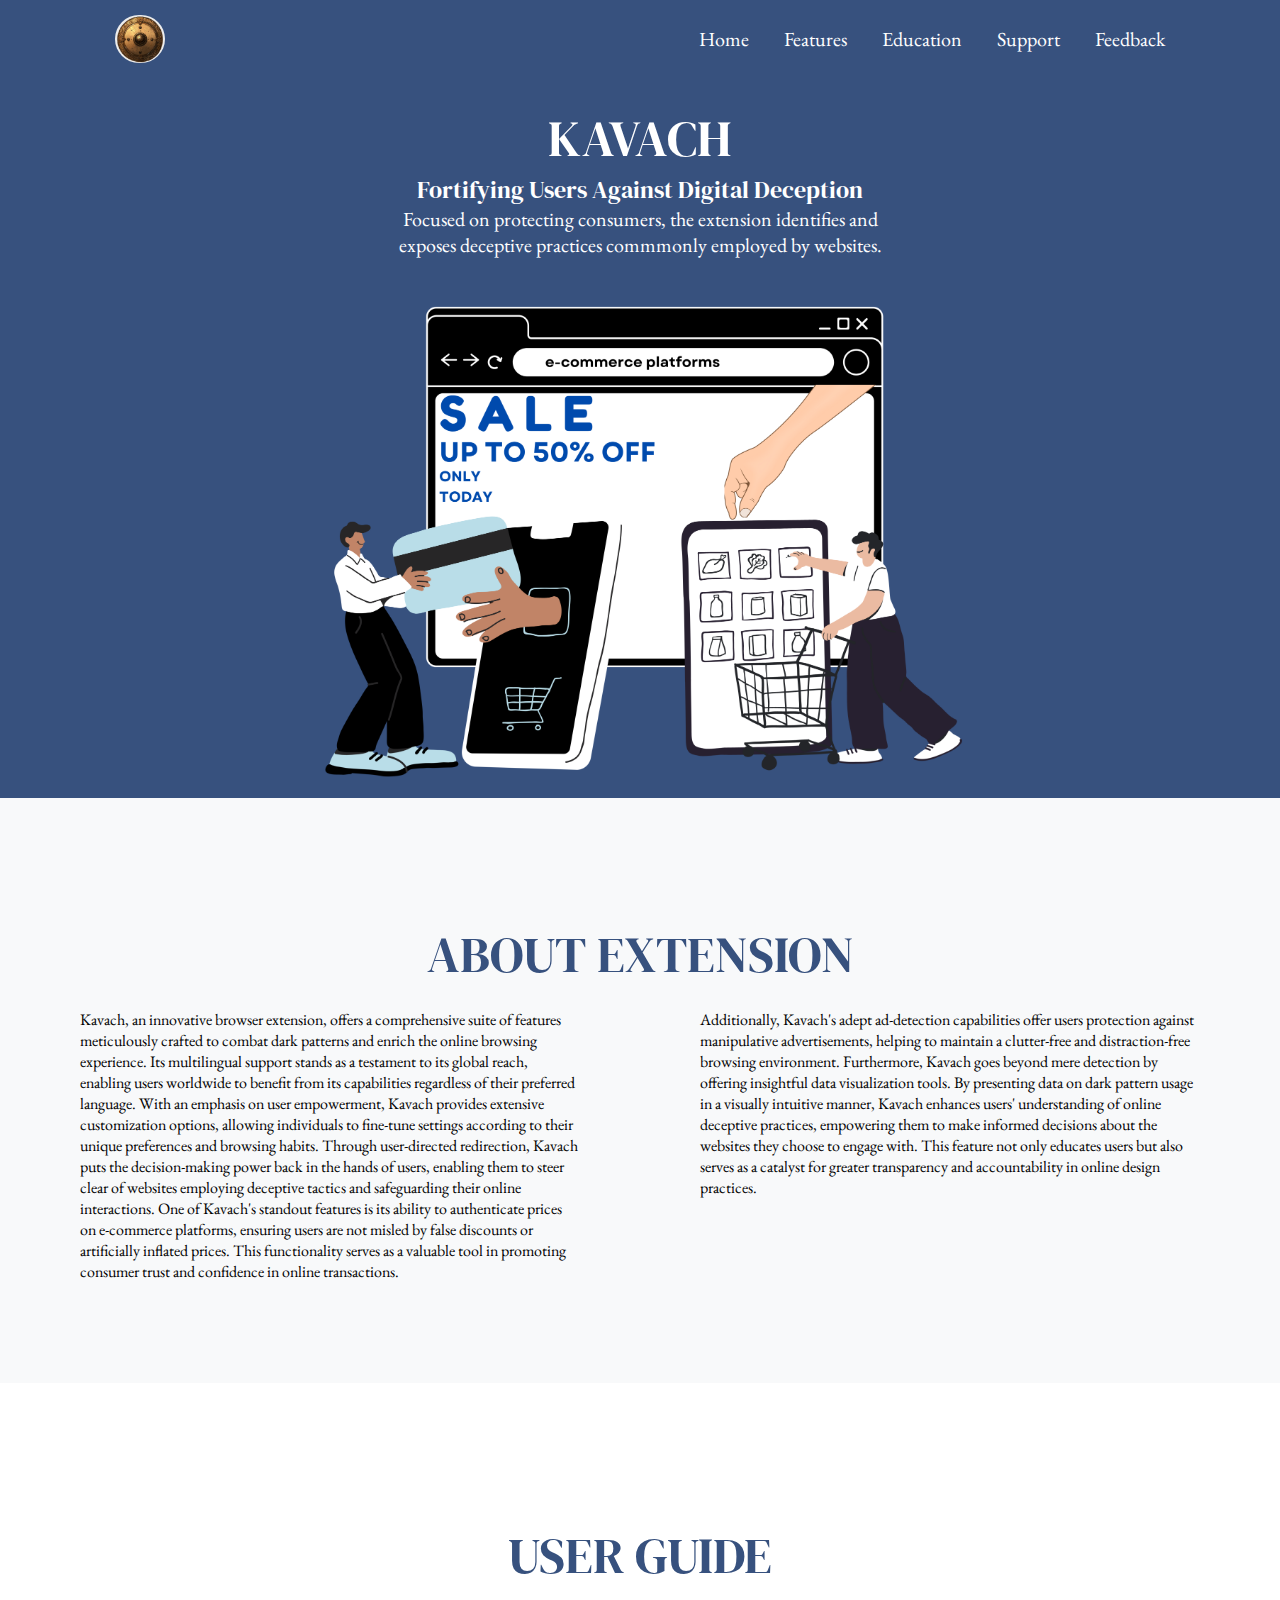
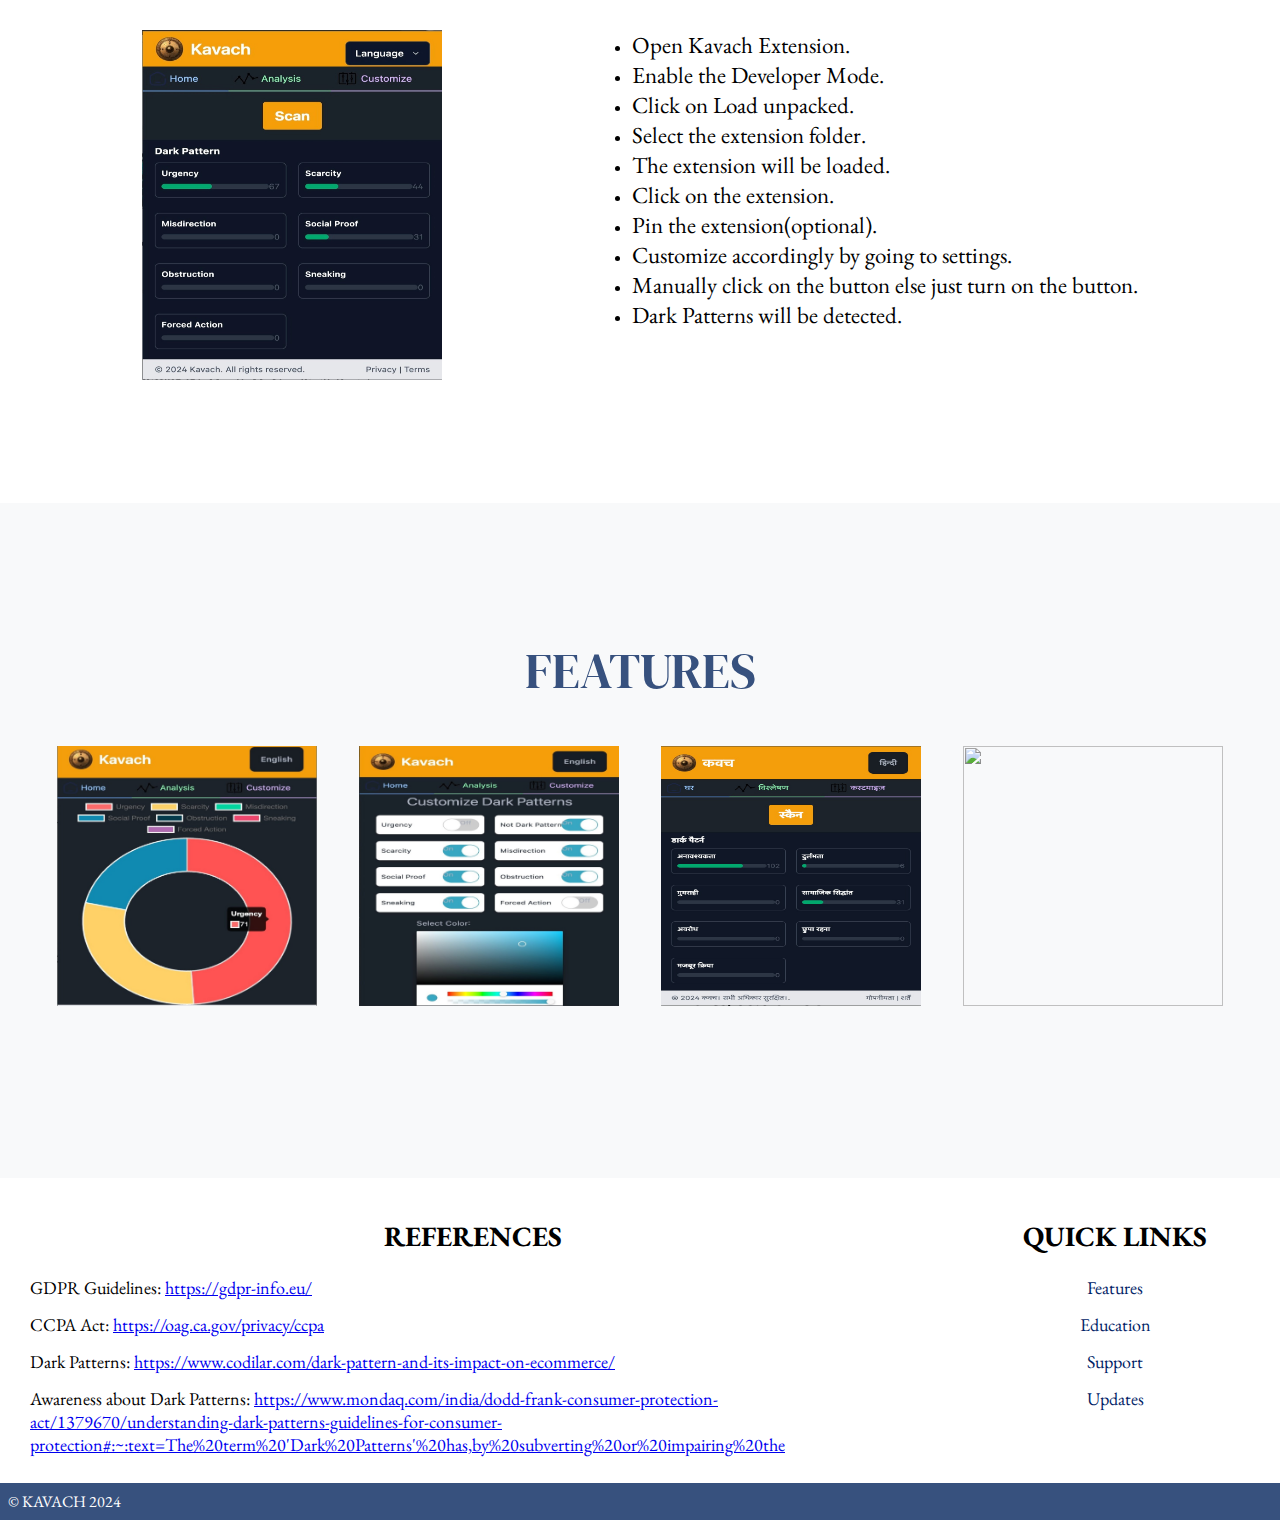
==== commit 8d6137db: "Features and changes done" ====
--- a/index.html
+++ b/index.html
@@ -79,16 +79,27 @@
     </section>
 
     <section id="more">
-        <div class="wrapper">
-            <div class="box3">
-                <span>FEATURES</span>
-                
+       
+                <span class="head-1">FEATURES</span>
+                <div class="contain">
+                    <div class="box2">
+                      <img src="img/AP.jpg" alt="">
+                    </div>
+                    <div class="box2">
+                        <img src="img/Customize.jpg" alt="">
+                      </div>
+                     <div class="box2">
+                        <img src="img/MS.jpg" alt="">
+                      </div>
+                    <div class="box2">
+                        <img src="img/2A.png" alt="">
+                      </div>
+                </div> 
             </div>
                   
             
             
-            </div>
-        </div>
+        
     </section>
     <footer>
         <div class="wrapper-1">
--- a/index.css
+++ b/index.css
@@ -33,7 +33,7 @@
 
 nav ul li a{
     text-decoration: none;
-    color:#000000;
+    color:#fff;
     font-size: 20px;
 }
 
@@ -77,18 +77,18 @@
 }
 .box #h1{
     font-size: 50px;
-    color: #000000;
+    color: #fff;
     font-family:'DM Serif Display', sans-serif;
 }
 .box span{
     font-size: 24px;
-    color: #000000;
+    color: #fff;
     padding:0px 0px 10px 0px;
     font-family:'DM Serif Display', sans-serif;
 }
 .box p{
     font-size: 20px;
-    color: #000000;
+    color: #fff;
     font-weight: 100;
     
 }
@@ -108,7 +108,7 @@
     font-size: 50px;
     /* margin-top: -380px; */
     padding: 20px 20px 20px 20px;
-    color: #000000;
+    color: #37517E;
     font-family:'DM Serif Display', sans-serif;
 }
 
@@ -137,16 +137,14 @@
     font-size: 50px;
     margin-top: 20px;
     padding: 0px 0px 40px 0px;
-    color: #000000;
+    color: #37517E;
     font-family:'DM Serif Display', sans-serif;
 }
 #dp1{
     width:300px;
     height: 350px;
 }
-.contain{
-    /* padding: 20px;    */
-}
+
 .out{
     display: flex;
     gap: 150px;
@@ -160,7 +158,7 @@
 }
 #more{
     width: 100%;
-    height: 85vh; 
+    height: 75vh; 
     padding: 0 5%;
     display: flex;
     flex-direction: column;
@@ -168,35 +166,37 @@
     align-items: center;
     background-color: #f8f9fa;
 }
-#more span{
-    font-size: 40px;
-    color: #000000;
-    padding:0px 0px 10px 0px;
-    font-family:'DM Serif Display', sans-serif;
-}
-.wrapper{
-    display: flex;
-    height: 88%;
-    align-items: center;
-    gap: 100px;
-}
-
-.box3 p{
-    padding:30px 0px 0px 0px;
-    color: #000000;
-    font-size: 20px;
-}
-.box3{
-    margin-left: 20px;
-    flex-basis: 50%;
-}
-.box3-1 img{
-    width: 500px;
-    height: 400px;
-}
-.box3 a{
-    text-decoration: none;
-    color: #000000;
+#more .contain{
+    text-align: center;
+    display: inline-flex;
+}
+#more .head-1{
+    font-size: 50px;
+    margin-top: -200px;
+    padding: 0px 0px 20px 0px;
+    color: #37517E;
+    font-family:'DM Serif Display', sans-serif;
+    justify-content: center;
+}
+#more .contain .box2 {
+   padding: 15px;
+   margin:6px;
+   color: rgb(0, 0, 0);
+   border-radius: 50px;
+   margin-bottom: -180px;
+   cursor: pointer;
+   transition: transform 0.5s;
+}
+
+#more .contain .box2 img{
+   height: 260px;
+   width:260px;
+   display: inline-block;
+   transition: transform 0.5s;
+   
+}
+.box2:hover{
+    transform: translateY(-10px);
 }
 
 footer{
